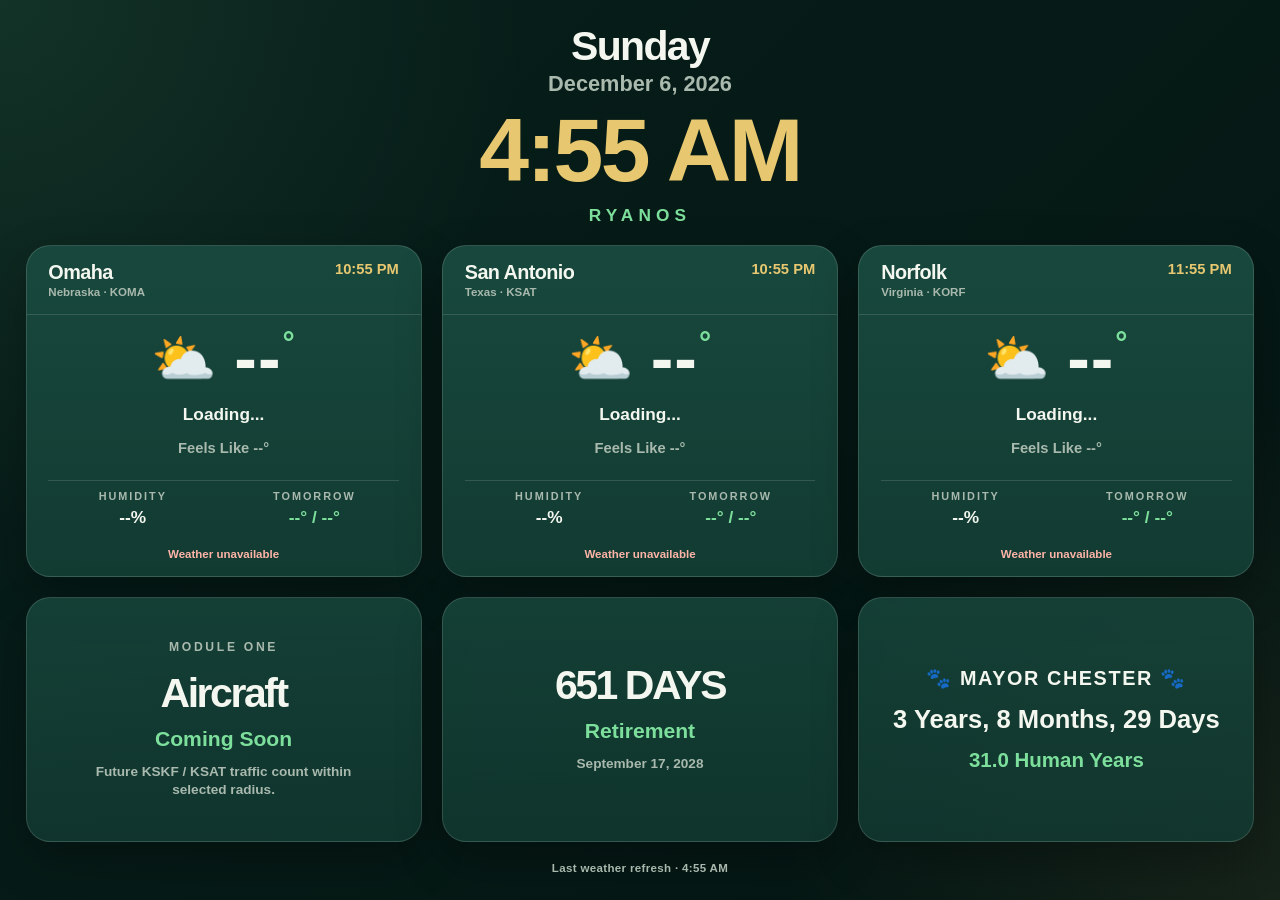
==== index.html @ df4d98b1 "RyanOS" ====
<!DOCTYPE html>
<html lang="en">
<head>
  <meta charset="UTF-8" />
  <meta name="viewport" content="width=device-width, initial-scale=1.0, viewport-fit=cover" />

  <title>RyanOS</title>

  <style>
    :root {
      --bg: #071f1a;
      --bg-dark: #041512;
      --tile: #123b32;
      --tile-2: #18483d;
      --tile-3: #0f332c;
      --accent: #7ddf9c;
      --gold: #e7c76f;
      --text: #f4f7ef;
      --muted: #a9b9ae;
      --line: rgba(244, 247, 239, 0.14);
      --shadow: rgba(0, 0, 0, 0.28);
      --error: #ffb4a8;
      --ui-scale: 1;
    }

    * {
      box-sizing: border-box;
    }

    html {
      width: 100%;
      min-height: 100%;
      background: var(--bg-dark);
    }

    body {
      margin: 0;
      width: 100%;
      min-height: 100dvh;
      background:
        radial-gradient(circle at top left, rgba(125, 223, 156, 0.10), transparent 34%),
        radial-gradient(circle at bottom right, rgba(231, 199, 111, 0.08), transparent 32%),
        linear-gradient(135deg, var(--bg), var(--bg-dark));
      color: var(--text);
      font-family: -apple-system, BlinkMacSystemFont, "Segoe UI", sans-serif;
    }

    .dashboard {
      width: 100%;
      min-height: 100dvh;
      padding: clamp(14px, 2vw, 38px);
      display: grid;
      grid-template-rows: auto minmax(0, 1.15fr) minmax(0, 0.85fr) auto;
      gap: clamp(12px, 1.6vw, 28px);
    }

    .lockscreen-header {
      text-align: center;
      display: flex;
      flex-direction: column;
      align-items: center;
      justify-content: center;
      line-height: 1;
    }

    .day {
      font-size: clamp(1.7rem, 3.2vw, 3.6rem);
      font-weight: 850;
      color: var(--text);
      letter-spacing: -0.04em;
    }

    .date {
      margin-top: clamp(4px, 0.5vw, 8px);
      font-size: clamp(1rem, 1.7vw, 2rem);
      font-weight: 750;
      color: var(--muted);
    }
.main-time{
    font-variant-numeric: tabular-nums;
    letter-spacing:-0.02em;
}

.temperature{
    font-variant-numeric: tabular-nums;
    letter-spacing:0.015em;
}

.retirement-number{
    font-variant-numeric: tabular-nums;
    letter-spacing:0.02em;
}

    
    .main-time {
      margin-top: clamp(8px, 0.9vw, 14px);
      font-size: clamp(3.6rem, 7vw, 7.2rem);
      font-weight: 900;
      letter-spacing: -0.03em;
      font-kerning: normal;
      font-variant-numeric: tabular-nums;
      color: var(--gold);
    }

    .title {
      margin-top: clamp(8px, 0.9vw, 16px);
      font-size: clamp(0.9rem, 1.35vw, 1.8rem);
      font-weight: 850;
      color: var(--accent);
      letter-spacing: clamp(0.15em, 0.4vw, 0.35em);
      text-transform: uppercase;
    }

    .tile-grid {
      width: 100%;
      min-height: 0;
      display: grid;
      grid-template-columns: repeat(3, minmax(0, 1fr));
      gap: clamp(12px, 1.6vw, 28px);
    }

    .tile {
      min-width: 0;
      min-height: 0;
      background: linear-gradient(180deg, var(--tile-2), var(--tile));
      border-radius: clamp(20px, 1.9vw, 34px);
      box-shadow: 0 18px 46px var(--shadow);
      border: 1px solid var(--line);
      overflow: hidden;
      display: flex;
      flex-direction: column;
      align-items: center;
      text-align: center;
    }

    .weather-card .card-header {
      width: 100%;
      padding: clamp(12px, 1.2vw, 22px) clamp(16px, 1.7vw, 30px);
      border-bottom: 1px solid var(--line);
      display: flex;
      justify-content: space-between;
      align-items: flex-start;
      gap: 12px;
    }

    .location-block {
      min-width: 0;
      text-align: left;
    }

    .location-main {
      font-size: clamp(1.1rem, 1.55vw, 2rem);
      font-weight: 900;
      color: var(--text);
      letter-spacing: -0.03em;
      white-space: nowrap;
      overflow: hidden;
      text-overflow: ellipsis;
    }

    .location-sub {
      margin-top: 2px;
      font-size: clamp(0.72rem, 0.9vw, 1.2rem);
      font-weight: 700;
      color: var(--muted);
      white-space: nowrap;
      overflow: hidden;
      text-overflow: ellipsis;
    }

    .local-time {
      font-size: clamp(0.9rem, 1.15vw, 1.55rem);
      font-weight: 900;
      color: var(--gold);
      white-space: nowrap;
    }

    .weather-body {
      width: 100%;
      flex: 1;
      min-height: 0;
      padding: clamp(6px, 0.75vw, 14px) clamp(16px, 1.7vw, 30px);
      display: grid;
      grid-template-rows: auto auto auto minmax(0, auto) auto;
      align-items: center;
      justify-items: center;
      text-align: center;
    }

    .main-weather {
      display: flex;
      justify-content: center;
      align-items: center;
      gap: clamp(12px, 1.4vw, 28px);
      margin-bottom: clamp(4px, 0.5vw, 10px);
      min-width: 0;
    }

    .icon {
      font-size: clamp(2rem, 4.1vw, 5rem);
      line-height: 1;
      flex: 0 0 auto;
    }

    .temp {
      font-size: clamp(2.7rem, 5.3vw, 6.4rem);
      font-weight: 900;
      letter-spacing: 0.015em;
      font-variant-numeric: tabular-nums;
      line-height: 0.85;
      white-space: nowrap;
    }

    .degree {
      font-size: 0.45em;
      color: var(--accent);
      vertical-align: top;
      margin-left: 0.03em;
    }

    .condition {
      max-width: 94%;
      font-size: clamp(0.9rem, 1.35vw, 1.75rem);
      font-weight: 900;
      color: var(--text);
      line-height: 1;
      margin-bottom: clamp(2px, 0.3vw, 6px);
    }

    .feels {
      font-size: clamp(0.9rem, 1.15vw, 1.45rem);
      font-weight: 750;
      color: var(--muted);
      margin-bottom: clamp(10px, 1vw, 18px);
    }

    .detail-area {
      width: 100%;
      display: grid;
      grid-template-columns: 1fr 1fr;
      gap: clamp(8px, 1vw, 14px);
      border-top: 1px solid var(--line);
      padding-top: clamp(6px, 0.65vw, 12px);
    }

    .detail-box {
      min-width: 0;
      display: flex;
      flex-direction: column;
      align-items: center;
      justify-content: center;
      min-height: 0;
    }

    .detail-label {
      font-size: clamp(0.68rem, 0.8vw, 1rem);
      font-weight: 850;
      letter-spacing: 0.18em;
      text-transform: uppercase;
      color: var(--muted);
      margin-bottom: clamp(3px, 0.4vw, 7px);
    }

    .detail-value {
      font-size: clamp(1rem, 1.35vw, 1.7rem);
      font-weight: 900;
      color: var(--text);
      white-space: nowrap;
    }

    .tomorrow {
      color: var(--accent);
    }

    .error {
      margin-top: 8px;
      color: var(--error);
      font-size: clamp(0.72rem, 0.85vw, 1rem);
      font-weight: 700;
    }

    .placeholder-card {
      background:
        linear-gradient(180deg, rgba(24, 72, 61, 0.82), rgba(18, 59, 50, 0.82));
      justify-content: center;
      padding: clamp(18px, 2vw, 38px);
    }

    .chester-card {
      gap: clamp(10px, 1.2vw, 18px);
    }

    .chester-title {
      font-size: clamp(1rem, 1.55vw, 2rem);
      font-weight: 900;
      color: var(--text);
      letter-spacing: 0.08em;
      line-height: 1.1;
    }

    .chester-age {
      font-size: clamp(1.25rem, 2vw, 2.8rem);
      font-weight: 900;
      color: var(--text);
      line-height: 1.1;
    }

    .chester-human-age {
      font-size: clamp(1.1rem, 1.6vw, 2rem);
      font-weight: 900;
      color: var(--accent);
      line-height: 1.1;
    }

    .placeholder-label {
      font-size: clamp(0.75rem, 0.95vw, 1.2rem);
      font-weight: 900;
      letter-spacing: 0.22em;
      text-transform: uppercase;
      color: var(--muted);
      margin-bottom: clamp(14px, 1.5vw, 26px);
    }

    .placeholder-title {
      font-size: clamp(2rem, 3.2vw, 4rem);
      font-weight: 900;
      color: var(--text);
      letter-spacing: -0.06em;
      line-height: 1;
      margin-bottom: clamp(10px, 1vw, 16px);
    }

    .placeholder-status {
      font-size: clamp(1.15rem, 1.65vw, 2rem);
      font-weight: 900;
      color: var(--accent);
      line-height: 1.1;
    }

    .placeholder-note {
      margin-top: clamp(10px, 1vw, 16px);
      font-size: clamp(0.85rem, 1.05vw, 1.35rem);
      font-weight: 700;
      color: var(--muted);
      max-width: 34ch;
      line-height: 1.35;
    }

    .footer {
      min-height: 0;
      font-size: clamp(0.72rem, 0.85vw, 1rem);
      font-weight: 750;
      color: var(--muted);
      text-align: center;
      letter-spacing: 0.03em;
    }

    /* Large landscape screens: true kiosk mode, no scrolling. */
    @media (min-width: 1000px) and (orientation: landscape) {
      html,
      body {
        height: 100%;
        overflow: hidden;
      }

      .dashboard {
        height: 100dvh;
      }
    }

    /* Medium screens/tablets: allow graceful reflow. */
    @media (max-width: 1050px) {
      body {
        overflow: auto;
      }

      .dashboard {
        min-height: 100dvh;
        grid-template-rows: auto auto auto auto;
      }

      .tile-grid {
        grid-template-columns: repeat(2, minmax(0, 1fr));
      }

      .tile {
        min-height: clamp(260px, 38vh, 380px);
      }
    }

    /* Phones/small portrait screens. */
    @media (max-width: 680px) {
      .dashboard {
        padding: 16px;
        gap: 16px;
      }

      .tile-grid {
        grid-template-columns: 1fr;
      }

      .tile {
        min-height: 280px;
      }

      .weather-card .card-header {
        align-items: center;
      }

      .main-weather {
        gap: 16px;
      }
    }

    /* Short landscape screens, including some browser windows with toolbars visible. */
    @media (max-height: 760px) and (min-width: 1000px) {
      .dashboard {
        padding: 14px 24px;
        gap: 12px;
      }

      .day {
        font-size: clamp(1.4rem, 2.5vw, 2.8rem);
      }

      .date {
        font-size: clamp(0.9rem, 1.35vw, 1.5rem);
      }

      .main-time {
        font-size: clamp(3rem, 5vw, 5.5rem);
        margin-top: 4px;
      }

      .title {
        margin-top: 6px;
      }
    }
  </style>
</head>

<body>
  <main class="dashboard">

    <header class="lockscreen-header">
      <div class="day" id="mainDay">Loading</div>
      <div class="date" id="mainDate">Loading date</div>
      <div class="main-time" id="mainTime">--:--</div>
      <div class="title">RyanOS</div>
    </header>

    <section class="tile-grid top-row" id="weatherGrid"></section>

    <section class="tile-grid bottom-row">

      <section class="tile placeholder-card">
        <div class="placeholder-label">Module One</div>
        <div class="placeholder-title">Aircraft</div>
        <div class="placeholder-status">Coming Soon</div>
        <div class="placeholder-note">Future KSKF / KSAT traffic count within selected radius.</div>
      </section>

      <section class="tile placeholder-card">
        <div class="placeholder-title" id="retirementCountdown">---</div>
        <div class="placeholder-status">Retirement</div>
        <div class="placeholder-note">September 17, 2028</div>
      </section>

      <section class="tile placeholder-card chester-card">
        <div class="chester-title">🐾 MAYOR CHESTER 🐾</div>
        <div class="chester-age" id="chesterAge">Loading...</div>
        <div class="chester-human-age" id="chesterHumanAge">Loading human years...</div>
      </section>

    </section>

    <div class="footer" id="footerStatus">Weather refreshes every 15 minutes</div>

  </main>

  <script>
    /* ============================================================
       CONFIGURATION
       Add or change cities here.
       Weather.gov supports U.S. locations only.
    ============================================================ */

  function updateUIScale() {
  const designWidth = 1512;
  const designHeight = 982;

  const widthScale = window.innerWidth / designWidth;
  const heightScale = window.innerHeight / designHeight;

  const scale = Math.min(widthScale, heightScale);
  const clampedScale = Math.max(0.72, Math.min(scale, 1.18));

  document.documentElement.style.setProperty("--ui-scale", clampedScale);
}
    const WEATHER_TILES = [
      {
        main: "Omaha",
        sub: "Nebraska",
        weatherLat: 41.2565,
        weatherLon: -95.9345,
        airport: "KOMA",
        timeZone: "America/Chicago"
      },
      {
        main: "San Antonio",
        sub: "Texas",
        weatherLat: 29.4241,
        weatherLon: -98.4936,
        airport: "KSAT",
        timeZone: "America/Chicago"
      },
      {
        main: "Norfolk",
        sub: "Virginia",
        weatherLat: 36.8508,
        weatherLon: -76.2859,
        airport: "KORF",
        timeZone: "America/New_York"
      }
    ];

    const RETIREMENT_DATE = new Date("2028-09-17T00:00:00");
    const CHESTER_BIRTHDAY = new Date("2023-03-07T00:00:00");

const CHESTER_HUMAN_AGE_TABLE = [
  { dog: 1, human: 15 },
  { dog: 2, human: 24 },
  { dog: 3, human: 28 },
  { dog: 4, human: 32 },
  { dog: 5, human: 37 },
  { dog: 6, human: 42 },
  { dog: 7, human: 47 },
  { dog: 8, human: 51 },
  { dog: 9, human: 56 },
  { dog: 10, human: 60 },
  { dog: 12, human: 69 }
];

    /* ============================================================
       UTILITY FUNCTIONS
    ============================================================ */

    function cToF(celsius) {
      if (celsius === null || celsius === undefined) return null;
      return Math.round((celsius * 9 / 5) + 32);
    }

    function heatIndexF(tempF, humidity) {
      if (tempF === null || humidity === null) return tempF;
      if (tempF < 80 || humidity < 40) return tempF;

      const T = tempF;
      const R = humidity;

      return Math.round(
        -42.379 +
        2.04901523 * T +
        10.14333127 * R -
        0.22475541 * T * R -
        0.00683783 * T * T -
        0.05481717 * R * R +
        0.00122874 * T * T * R +
        0.00085282 * T * R * R -
        0.00000199 * T * T * R * R
      );
    }

    function iconForForecast(text) {
      const value = String(text || "").toLowerCase();

      if (value.includes("thunder")) return "⛈️";
      if (value.includes("rain") || value.includes("showers") || value.includes("drizzle")) return "🌧️";
      if (value.includes("snow") || value.includes("flurries")) return "❄️";
      if (value.includes("fog") || value.includes("mist")) return "🌫️";
      if (value.includes("cloudy") || value.includes("overcast")) return "☁️";
      if (value.includes("partly") || value.includes("mostly sunny")) return "🌤️";
      if (value.includes("sunny") || value.includes("clear")) return "☀️";

      return "⛅";
    }

    function formatTimeForZone(timeZone) {
      return new Date().toLocaleTimeString("en-US", {
        timeZone,
        hour: "numeric",
        minute: "2-digit"
      });
    }

    /* ============================================================
       MAIN LOCKSCREEN CLOCK
    ============================================================ */

      function updateMainClock() {
      const now = new Date();

      document.getElementById("mainDay").textContent =
        now.toLocaleDateString("en-US", {
          weekday: "long"
        });

      document.getElementById("mainDate").textContent =
        now.toLocaleDateString("en-US", {
          month: "long",
          day: "numeric",
          year: "numeric"
        });

      document.getElementById("mainTime").textContent =
        now.toLocaleTimeString("en-US", {
          hour: "numeric",
          minute: "2-digit"
        });
    }

    /* ============================================================
       RETIREMENT COUNTDOWN
    ============================================================ */

    function updateRetirementCountdown() {
      const now = new Date();
      const millisecondsPerDay = 1000 * 60 * 60 * 24;
      const difference = RETIREMENT_DATE - now;
      const daysRemaining = Math.max(0, Math.ceil(difference / millisecondsPerDay));
      const element = document.getElementById("retirementCountdown");

      if (element) {
        element.textContent = daysRemaining + " DAYS";
      }
    }
    function calculateAgeParts(birthday, today) {
  let years = today.getFullYear() - birthday.getFullYear();
  let months = today.getMonth() - birthday.getMonth();
  let days = today.getDate() - birthday.getDate();

  if (days < 0) {
    months--;
    const previousMonth = new Date(today.getFullYear(), today.getMonth(), 0);
    days += previousMonth.getDate();
  }

  if (months < 0) {
    years--;
    months += 12;
  }

  return { years, months, days };
}

function calculateDecimalYears(birthday, today) {
  const millisecondsPerYear = 365.25 * 24 * 60 * 60 * 1000;
  return (today - birthday) / millisecondsPerYear;
}

function calculateHumanYears(dogYears) {
  const table = CHESTER_HUMAN_AGE_TABLE;

  for (let i = 0; i < table.length - 1; i++) {
    const current = table[i];
    const next = table[i + 1];

    if (dogYears >= current.dog && dogYears <= next.dog) {
      const progress = (dogYears - current.dog) / (next.dog - current.dog);
      return current.human + progress * (next.human - current.human);
    }
  }

  return table[table.length - 1].human;
}

function updateChesterAge() {
  const today = new Date();

  const ageParts = calculateAgeParts(CHESTER_BIRTHDAY, today);
  const dogYears = calculateDecimalYears(CHESTER_BIRTHDAY, today);
  const humanYears = calculateHumanYears(dogYears);

  const ageElement = document.getElementById("chesterAge");
  const humanAgeElement = document.getElementById("chesterHumanAge");

  if (ageElement) {
    ageElement.textContent =
      `${ageParts.years} Years, ${ageParts.months} Months, ${ageParts.days} Days`;
  }

  if (humanAgeElement) {
    humanAgeElement.textContent =
      `${humanYears.toFixed(1)} Human Years`;
  }
}

    /* ============================================================
       WEATHER CARD CREATION
    ============================================================ */

    function createWeatherCard(city, index) {
      const card = document.createElement("section");
      card.className = "tile weather-card";
      card.id = `weather-card-${index}`;

      card.innerHTML = `
        <div class="card-header">
          <div class="location-block">
            <div class="location-main">${city.main}</div>
            <div class="location-sub">${city.sub} · ${city.airport}</div>
          </div>
          <div class="local-time" id="city-time-${index}">--:--</div>
        </div>

        <div class="weather-body">
          <div class="main-weather">
            <div class="icon" id="weather-icon-${index}">⛅</div>
            <div class="temp">
              <span id="weather-temp-${index}">--</span><span class="degree">°</span>
            </div>
          </div>

          <div class="condition" id="weather-condition-${index}">Loading...</div>
          <div class="feels">
            Feels Like <span id="weather-feels-${index}">--</span>°
          </div>

          <div class="detail-area">
            <div class="detail-box">
              <div class="detail-label">Humidity</div>
              <div class="detail-value">
                <span id="weather-humidity-${index}">--</span>%
              </div>
            </div>

            <div class="detail-box">
              <div class="detail-label">Tomorrow</div>
              <div class="detail-value tomorrow" id="weather-tomorrow-${index}">
                --° / --°
              </div>
            </div>
          </div>

          <div class="error" id="weather-error-${index}"></div>
        </div>
      `;

      document.getElementById("weatherGrid").appendChild(card);
    }

    /* ============================================================
       WEATHER CLOCKS
    ============================================================ */

    function updateWeatherTileClocks() {
      WEATHER_TILES.forEach((city, index) => {
        const element = document.getElementById(`city-time-${index}`);
        if (element) {
          element.textContent = formatTimeForZone(city.timeZone);
        }
      });
    }

    /* ============================================================
       WEATHER.GOV DATA
    ============================================================ */

    async function getLatestObservationFromStations(stations) {
      for (const stationFeature of stations.features) {
        const stationId = stationFeature.properties.stationIdentifier;
        const observationUrl =
          `https://api.weather.gov/stations/${stationId}/observations/latest`;

        try {
          const response = await fetch(observationUrl);
          if (!response.ok) continue;

          const data = await response.json();

          if (
            data &&
            data.properties &&
            data.properties.temperature &&
            data.properties.temperature.value !== null
          ) {
            return data;
          }
        } catch (error) {
          continue;
        }
      }

      throw new Error("No usable observation stations found");
    }

    async function loadWeather(city, index) {
      const errorElement = document.getElementById(`weather-error-${index}`);

      try {
        const pointUrl =
          `https://api.weather.gov/points/${city.weatherLat},${city.weatherLon}`;

        const pointResponse = await fetch(pointUrl);
        if (!pointResponse.ok) {
          throw new Error("Unable to load weather point data");
        }

        const pointData = await pointResponse.json();

        const forecastUrl = pointData.properties.forecast;
        const stationsUrl = pointData.properties.observationStations;

        const [forecastResponse, stationsResponse] = await Promise.all([
          fetch(forecastUrl),
          fetch(stationsUrl)
        ]);

        if (!forecastResponse.ok || !stationsResponse.ok) {
          throw new Error("Unable to load forecast or station data");
        }

        const forecastData = await forecastResponse.json();
        const stationsData = await stationsResponse.json();
        const observationData = await getLatestObservationFromStations(stationsData);

        const current = observationData.properties;
        const periods = forecastData.properties.periods;

        const currentTempF = cToF(current.temperature.value);

        const humidity =
          current.relativeHumidity &&
          current.relativeHumidity.value !== null
            ? Math.round(current.relativeHumidity.value)
            : null;

        const feelsLike =
          humidity !== null ? heatIndexF(currentTempF, humidity) : currentTempF;

        const currentForecast = periods[0];

        const tomorrowDay = periods.find(period => {
          const periodDate = new Date(period.startTime);
          const now = new Date();

          return period.isDaytime && periodDate.getDate() !== now.getDate();
        });

        const tomorrowNight = periods.find(period => {
          if (!tomorrowDay) return false;

          const periodDate = new Date(period.startTime);
          const tomorrowDate = new Date(tomorrowDay.startTime);

          return !period.isDaytime &&
                 periodDate.getDate() === tomorrowDate.getDate();
        });

        document.getElementById(`weather-temp-${index}`).textContent =
          currentTempF ?? "--";

        document.getElementById(`weather-feels-${index}`).textContent =
          feelsLike ?? "--";

        document.getElementById(`weather-humidity-${index}`).textContent =
          humidity ?? "--";

        document.getElementById(`weather-condition-${index}`).textContent =
          currentForecast.shortForecast || "Current conditions";

        document.getElementById(`weather-icon-${index}`).textContent =
          iconForForecast(currentForecast.shortForecast);

        if (tomorrowDay && tomorrowNight) {
          document.getElementById(`weather-tomorrow-${index}`).textContent =
            `${tomorrowDay.temperature}° / ${tomorrowNight.temperature}°`;
        }

        errorElement.textContent = "";
      } catch (error) {
        console.error(`${city.main} weather error:`, error);
        errorElement.textContent = "Weather unavailable";
      }
    }

    function loadAllWeather() {
      WEATHER_TILES.forEach((city, index) => {
        loadWeather(city, index);
      });

      const now = new Date();
      document.getElementById("footerStatus").textContent =
        "Last weather refresh · " +
        now.toLocaleTimeString("en-US", {
          hour: "numeric",
          minute: "2-digit"
        });
    }

    /* ============================================================
       INITIALIZE
    ============================================================ */

    WEATHER_TILES.forEach((city, index) => {
      createWeatherCard(city, index);
    });

    updateUIScale();
    updateMainClock();
    updateRetirementCountdown();
    updateChesterAge();
    updateWeatherTileClocks();
    loadAllWeather();

    setInterval(updateMainClock, 1000);
    setInterval(updateRetirementCountdown, 60 * 60 * 1000);
    setInterval(updateWeatherTileClocks, 1000);
    setInterval(loadAllWeather, 15 * 60 * 1000);
    window.addEventListener("resize", updateUIScale);
    window.addEventListener("orientationchange", updateUIScale);
  </script>
</body>
</html>
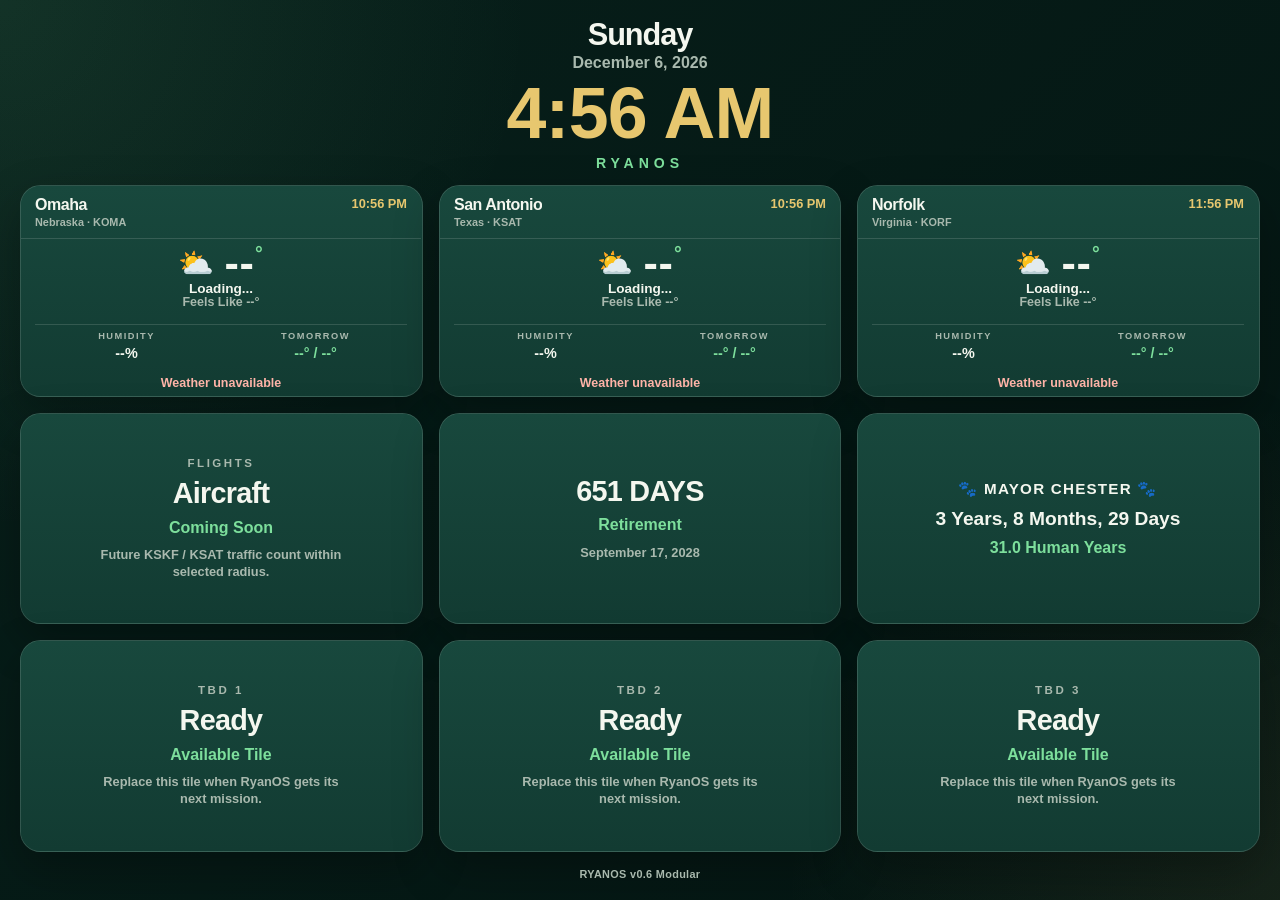
==== commit f95a5208: "Modular Start" ====
--- a/index.html
+++ b/index.html
@@ -3,921 +3,89 @@
 <head>
   <meta charset="UTF-8" />
   <meta name="viewport" content="width=device-width, initial-scale=1.0, viewport-fit=cover" />
-
   <title>RyanOS</title>
-
-  <style>
-    :root {
-      --bg: #071f1a;
-      --bg-dark: #041512;
-      --tile: #123b32;
-      --tile-2: #18483d;
-      --tile-3: #0f332c;
-      --accent: #7ddf9c;
-      --gold: #e7c76f;
-      --text: #f4f7ef;
-      --muted: #a9b9ae;
-      --line: rgba(244, 247, 239, 0.14);
-      --shadow: rgba(0, 0, 0, 0.28);
-      --error: #ffb4a8;
-      --ui-scale: 1;
-    }
-
-    * {
-      box-sizing: border-box;
-    }
-
-    html {
-      width: 100%;
-      min-height: 100%;
-      background: var(--bg-dark);
-    }
-
-    body {
-      margin: 0;
-      width: 100%;
-      min-height: 100dvh;
-      background:
-        radial-gradient(circle at top left, rgba(125, 223, 156, 0.10), transparent 34%),
-        radial-gradient(circle at bottom right, rgba(231, 199, 111, 0.08), transparent 32%),
-        linear-gradient(135deg, var(--bg), var(--bg-dark));
-      color: var(--text);
-      font-family: -apple-system, BlinkMacSystemFont, "Segoe UI", sans-serif;
-    }
-
-    .dashboard {
-      width: 100%;
-      min-height: 100dvh;
-      padding: clamp(14px, 2vw, 38px);
-      display: grid;
-      grid-template-rows: auto minmax(0, 1.15fr) minmax(0, 0.85fr) auto;
-      gap: clamp(12px, 1.6vw, 28px);
-    }
-
-    .lockscreen-header {
-      text-align: center;
-      display: flex;
-      flex-direction: column;
-      align-items: center;
-      justify-content: center;
-      line-height: 1;
-    }
-
-    .day {
-      font-size: clamp(1.7rem, 3.2vw, 3.6rem);
-      font-weight: 850;
-      color: var(--text);
-      letter-spacing: -0.04em;
-    }
-
-    .date {
-      margin-top: clamp(4px, 0.5vw, 8px);
-      font-size: clamp(1rem, 1.7vw, 2rem);
-      font-weight: 750;
-      color: var(--muted);
-    }
-.main-time{
-    font-variant-numeric: tabular-nums;
-    letter-spacing:-0.02em;
-}
-
-.temperature{
-    font-variant-numeric: tabular-nums;
-    letter-spacing:0.015em;
-}
-
-.retirement-number{
-    font-variant-numeric: tabular-nums;
-    letter-spacing:0.02em;
-}
-
-    
-    .main-time {
-      margin-top: clamp(8px, 0.9vw, 14px);
-      font-size: clamp(3.6rem, 7vw, 7.2rem);
-      font-weight: 900;
-      letter-spacing: -0.03em;
-      font-kerning: normal;
-      font-variant-numeric: tabular-nums;
-      color: var(--gold);
-    }
-
-    .title {
-      margin-top: clamp(8px, 0.9vw, 16px);
-      font-size: clamp(0.9rem, 1.35vw, 1.8rem);
-      font-weight: 850;
-      color: var(--accent);
-      letter-spacing: clamp(0.15em, 0.4vw, 0.35em);
-      text-transform: uppercase;
-    }
-
-    .tile-grid {
-      width: 100%;
-      min-height: 0;
-      display: grid;
-      grid-template-columns: repeat(3, minmax(0, 1fr));
-      gap: clamp(12px, 1.6vw, 28px);
-    }
-
-    .tile {
-      min-width: 0;
-      min-height: 0;
-      background: linear-gradient(180deg, var(--tile-2), var(--tile));
-      border-radius: clamp(20px, 1.9vw, 34px);
-      box-shadow: 0 18px 46px var(--shadow);
-      border: 1px solid var(--line);
-      overflow: hidden;
-      display: flex;
-      flex-direction: column;
-      align-items: center;
-      text-align: center;
-    }
-
-    .weather-card .card-header {
-      width: 100%;
-      padding: clamp(12px, 1.2vw, 22px) clamp(16px, 1.7vw, 30px);
-      border-bottom: 1px solid var(--line);
-      display: flex;
-      justify-content: space-between;
-      align-items: flex-start;
-      gap: 12px;
-    }
-
-    .location-block {
-      min-width: 0;
-      text-align: left;
-    }
-
-    .location-main {
-      font-size: clamp(1.1rem, 1.55vw, 2rem);
-      font-weight: 900;
-      color: var(--text);
-      letter-spacing: -0.03em;
-      white-space: nowrap;
-      overflow: hidden;
-      text-overflow: ellipsis;
-    }
-
-    .location-sub {
-      margin-top: 2px;
-      font-size: clamp(0.72rem, 0.9vw, 1.2rem);
-      font-weight: 700;
-      color: var(--muted);
-      white-space: nowrap;
-      overflow: hidden;
-      text-overflow: ellipsis;
-    }
-
-    .local-time {
-      font-size: clamp(0.9rem, 1.15vw, 1.55rem);
-      font-weight: 900;
-      color: var(--gold);
-      white-space: nowrap;
-    }
-
-    .weather-body {
-      width: 100%;
-      flex: 1;
-      min-height: 0;
-      padding: clamp(6px, 0.75vw, 14px) clamp(16px, 1.7vw, 30px);
-      display: grid;
-      grid-template-rows: auto auto auto minmax(0, auto) auto;
-      align-items: center;
-      justify-items: center;
-      text-align: center;
-    }
-
-    .main-weather {
-      display: flex;
-      justify-content: center;
-      align-items: center;
-      gap: clamp(12px, 1.4vw, 28px);
-      margin-bottom: clamp(4px, 0.5vw, 10px);
-      min-width: 0;
-    }
-
-    .icon {
-      font-size: clamp(2rem, 4.1vw, 5rem);
-      line-height: 1;
-      flex: 0 0 auto;
-    }
-
-    .temp {
-      font-size: clamp(2.7rem, 5.3vw, 6.4rem);
-      font-weight: 900;
-      letter-spacing: 0.015em;
-      font-variant-numeric: tabular-nums;
-      line-height: 0.85;
-      white-space: nowrap;
-    }
-
-    .degree {
-      font-size: 0.45em;
-      color: var(--accent);
-      vertical-align: top;
-      margin-left: 0.03em;
-    }
-
-    .condition {
-      max-width: 94%;
-      font-size: clamp(0.9rem, 1.35vw, 1.75rem);
-      font-weight: 900;
-      color: var(--text);
-      line-height: 1;
-      margin-bottom: clamp(2px, 0.3vw, 6px);
-    }
-
-    .feels {
-      font-size: clamp(0.9rem, 1.15vw, 1.45rem);
-      font-weight: 750;
-      color: var(--muted);
-      margin-bottom: clamp(10px, 1vw, 18px);
-    }
-
-    .detail-area {
-      width: 100%;
-      display: grid;
-      grid-template-columns: 1fr 1fr;
-      gap: clamp(8px, 1vw, 14px);
-      border-top: 1px solid var(--line);
-      padding-top: clamp(6px, 0.65vw, 12px);
-    }
-
-    .detail-box {
-      min-width: 0;
-      display: flex;
-      flex-direction: column;
-      align-items: center;
-      justify-content: center;
-      min-height: 0;
-    }
-
-    .detail-label {
-      font-size: clamp(0.68rem, 0.8vw, 1rem);
-      font-weight: 850;
-      letter-spacing: 0.18em;
-      text-transform: uppercase;
-      color: var(--muted);
-      margin-bottom: clamp(3px, 0.4vw, 7px);
-    }
-
-    .detail-value {
-      font-size: clamp(1rem, 1.35vw, 1.7rem);
-      font-weight: 900;
-      color: var(--text);
-      white-space: nowrap;
-    }
-
-    .tomorrow {
-      color: var(--accent);
-    }
-
-    .error {
-      margin-top: 8px;
-      color: var(--error);
-      font-size: clamp(0.72rem, 0.85vw, 1rem);
-      font-weight: 700;
-    }
-
-    .placeholder-card {
-      background:
-        linear-gradient(180deg, rgba(24, 72, 61, 0.82), rgba(18, 59, 50, 0.82));
-      justify-content: center;
-      padding: clamp(18px, 2vw, 38px);
-    }
-
-    .chester-card {
-      gap: clamp(10px, 1.2vw, 18px);
-    }
-
-    .chester-title {
-      font-size: clamp(1rem, 1.55vw, 2rem);
-      font-weight: 900;
-      color: var(--text);
-      letter-spacing: 0.08em;
-      line-height: 1.1;
-    }
-
-    .chester-age {
-      font-size: clamp(1.25rem, 2vw, 2.8rem);
-      font-weight: 900;
-      color: var(--text);
-      line-height: 1.1;
-    }
-
-    .chester-human-age {
-      font-size: clamp(1.1rem, 1.6vw, 2rem);
-      font-weight: 900;
-      color: var(--accent);
-      line-height: 1.1;
-    }
-
-    .placeholder-label {
-      font-size: clamp(0.75rem, 0.95vw, 1.2rem);
-      font-weight: 900;
-      letter-spacing: 0.22em;
-      text-transform: uppercase;
-      color: var(--muted);
-      margin-bottom: clamp(14px, 1.5vw, 26px);
-    }
-
-    .placeholder-title {
-      font-size: clamp(2rem, 3.2vw, 4rem);
-      font-weight: 900;
-      color: var(--text);
-      letter-spacing: -0.06em;
-      line-height: 1;
-      margin-bottom: clamp(10px, 1vw, 16px);
-    }
-
-    .placeholder-status {
-      font-size: clamp(1.15rem, 1.65vw, 2rem);
-      font-weight: 900;
-      color: var(--accent);
-      line-height: 1.1;
-    }
-
-    .placeholder-note {
-      margin-top: clamp(10px, 1vw, 16px);
-      font-size: clamp(0.85rem, 1.05vw, 1.35rem);
-      font-weight: 700;
-      color: var(--muted);
-      max-width: 34ch;
-      line-height: 1.35;
-    }
-
-    .footer {
-      min-height: 0;
-      font-size: clamp(0.72rem, 0.85vw, 1rem);
-      font-weight: 750;
-      color: var(--muted);
-      text-align: center;
-      letter-spacing: 0.03em;
-    }
-
-    /* Large landscape screens: true kiosk mode, no scrolling. */
-    @media (min-width: 1000px) and (orientation: landscape) {
-      html,
-      body {
-        height: 100%;
-        overflow: hidden;
-      }
-
-      .dashboard {
-        height: 100dvh;
-      }
-    }
-
-    /* Medium screens/tablets: allow graceful reflow. */
-    @media (max-width: 1050px) {
-      body {
-        overflow: auto;
-      }
-
-      .dashboard {
-        min-height: 100dvh;
-        grid-template-rows: auto auto auto auto;
-      }
-
-      .tile-grid {
-        grid-template-columns: repeat(2, minmax(0, 1fr));
-      }
-
-      .tile {
-        min-height: clamp(260px, 38vh, 380px);
-      }
-    }
-
-    /* Phones/small portrait screens. */
-    @media (max-width: 680px) {
-      .dashboard {
-        padding: 16px;
-        gap: 16px;
-      }
-
-      .tile-grid {
-        grid-template-columns: 1fr;
-      }
-
-      .tile {
-        min-height: 280px;
-      }
-
-      .weather-card .card-header {
-        align-items: center;
-      }
-
-      .main-weather {
-        gap: 16px;
-      }
-    }
-
-    /* Short landscape screens, including some browser windows with toolbars visible. */
-    @media (max-height: 760px) and (min-width: 1000px) {
-      .dashboard {
-        padding: 14px 24px;
-        gap: 12px;
-      }
-
-      .day {
-        font-size: clamp(1.4rem, 2.5vw, 2.8rem);
-      }
-
-      .date {
-        font-size: clamp(0.9rem, 1.35vw, 1.5rem);
-      }
-
-      .main-time {
-        font-size: clamp(3rem, 5vw, 5.5rem);
-        margin-top: 4px;
-      }
-
-      .title {
-        margin-top: 6px;
-      }
-    }
-  </style>
+  <link rel="stylesheet" href="css/ryanos.css" />
 </head>
-
 <body>
-  <main class="dashboard">
-
-    <header class="lockscreen-header">
+  <main class="dashboard-shell">
+    <header class="ryanos-header">
       <div class="day" id="mainDay">Loading</div>
       <div class="date" id="mainDate">Loading date</div>
       <div class="main-time" id="mainTime">--:--</div>
-      <div class="title">RyanOS</div>
+      <div class="os-title">RYANOS</div>
     </header>
 
-    <section class="tile-grid top-row" id="weatherGrid"></section>
+    <!-- =========================================================
+         TILE LAYOUT — EASY EDIT ZONE
 
-    <section class="tile-grid bottom-row">
+         Each tile is one <section> block.
 
-      <section class="tile placeholder-card">
-        <div class="placeholder-label">Module One</div>
-        <div class="placeholder-title">Aircraft</div>
-        <div class="placeholder-status">Coming Soon</div>
-        <div class="placeholder-note">Future KSKF / KSAT traffic count within selected radius.</div>
+         To REMOVE a tile:
+         - Delete the whole <section class="tile-slot">...</section> block.
+
+         To HIDE a tile without deleting it:
+         - Add hidden to the section, like:
+           <section class="tile-slot" hidden>
+
+         To REORDER tiles:
+         - Cut/paste the whole section block.
+
+         To CHANGE a tile's contents:
+         - Do NOT edit index.html.
+         - Open the file listed in src="..." and edit that file instead.
+    ========================================================== -->
+    <section class="tile-grid-main" id="tileGrid">
+
+      <!-- WEATHER A — edit this tile in: tiles/weather-a.html -->
+      <section class="tile-slot" data-tile="Weather A">
+        <iframe src="tiles/weather-a.html" title="Weather A"></iframe>
       </section>
 
-      <section class="tile placeholder-card">
-        <div class="placeholder-title" id="retirementCountdown">---</div>
-        <div class="placeholder-status">Retirement</div>
-        <div class="placeholder-note">September 17, 2028</div>
+      <!-- WEATHER B — edit this tile in: tiles/weather-b.html -->
+      <section class="tile-slot" data-tile="Weather B">
+        <iframe src="tiles/weather-b.html" title="Weather B"></iframe>
       </section>
 
-      <section class="tile placeholder-card chester-card">
-        <div class="chester-title">🐾 MAYOR CHESTER 🐾</div>
-        <div class="chester-age" id="chesterAge">Loading...</div>
-        <div class="chester-human-age" id="chesterHumanAge">Loading human years...</div>
+      <!-- WEATHER C — edit this tile in: tiles/weather-c.html -->
+      <section class="tile-slot" data-tile="Weather C">
+        <iframe src="tiles/weather-c.html" title="Weather C"></iframe>
+      </section>
+
+      <!-- FLIGHTS — edit this tile in: tiles/flights.html -->
+      <section class="tile-slot" data-tile="Flights">
+        <iframe src="tiles/flights.html" title="Flights"></iframe>
+      </section>
+
+      <!-- RETIREMENT — edit this tile in: tiles/retirement.html -->
+      <section class="tile-slot" data-tile="Retirement">
+        <iframe src="tiles/retirement.html" title="Retirement"></iframe>
+      </section>
+
+      <!-- CHESTER — edit this tile in: tiles/chester.html -->
+      <section class="tile-slot" data-tile="Chester">
+        <iframe src="tiles/chester.html" title="Mayor Chester"></iframe>
+      </section>
+
+      <!-- TBD 1 — edit this tile in: tiles/tbd-1.html -->
+      <section class="tile-slot" data-tile="TBD 1">
+        <iframe src="tiles/tbd-1.html" title="TBD 1"></iframe>
+      </section>
+
+      <!-- TBD 2 — edit this tile in: tiles/tbd-2.html -->
+      <section class="tile-slot" data-tile="TBD 2">
+        <iframe src="tiles/tbd-2.html" title="TBD 2"></iframe>
+      </section>
+
+      <!-- TBD 3 — edit this tile in: tiles/tbd-3.html -->
+      <section class="tile-slot" data-tile="TBD 3">
+        <iframe src="tiles/tbd-3.html" title="TBD 3"></iframe>
       </section>
 
     </section>
 
-    <div class="footer" id="footerStatus">Weather refreshes every 15 minutes</div>
-
+    <footer class="ryanos-footer">RYANOS v0.6 Modular</footer>
   </main>
 
-  <script>
-    /* ============================================================
-       CONFIGURATION
-       Add or change cities here.
-       Weather.gov supports U.S. locations only.
-    ============================================================ */
-
-  function updateUIScale() {
-  const designWidth = 1512;
-  const designHeight = 982;
-
-  const widthScale = window.innerWidth / designWidth;
-  const heightScale = window.innerHeight / designHeight;
-
-  const scale = Math.min(widthScale, heightScale);
-  const clampedScale = Math.max(0.72, Math.min(scale, 1.18));
-
-  document.documentElement.style.setProperty("--ui-scale", clampedScale);
-}
-    const WEATHER_TILES = [
-      {
-        main: "Omaha",
-        sub: "Nebraska",
-        weatherLat: 41.2565,
-        weatherLon: -95.9345,
-        airport: "KOMA",
-        timeZone: "America/Chicago"
-      },
-      {
-        main: "San Antonio",
-        sub: "Texas",
-        weatherLat: 29.4241,
-        weatherLon: -98.4936,
-        airport: "KSAT",
-        timeZone: "America/Chicago"
-      },
-      {
-        main: "Norfolk",
-        sub: "Virginia",
-        weatherLat: 36.8508,
-        weatherLon: -76.2859,
-        airport: "KORF",
-        timeZone: "America/New_York"
-      }
-    ];
-
-    const RETIREMENT_DATE = new Date("2028-09-17T00:00:00");
-    const CHESTER_BIRTHDAY = new Date("2023-03-07T00:00:00");
-
-const CHESTER_HUMAN_AGE_TABLE = [
-  { dog: 1, human: 15 },
-  { dog: 2, human: 24 },
-  { dog: 3, human: 28 },
-  { dog: 4, human: 32 },
-  { dog: 5, human: 37 },
-  { dog: 6, human: 42 },
-  { dog: 7, human: 47 },
-  { dog: 8, human: 51 },
-  { dog: 9, human: 56 },
-  { dog: 10, human: 60 },
-  { dog: 12, human: 69 }
-];
-
-    /* ============================================================
-       UTILITY FUNCTIONS
-    ============================================================ */
-
-    function cToF(celsius) {
-      if (celsius === null || celsius === undefined) return null;
-      return Math.round((celsius * 9 / 5) + 32);
-    }
-
-    function heatIndexF(tempF, humidity) {
-      if (tempF === null || humidity === null) return tempF;
-      if (tempF < 80 || humidity < 40) return tempF;
-
-      const T = tempF;
-      const R = humidity;
-
-      return Math.round(
-        -42.379 +
-        2.04901523 * T +
-        10.14333127 * R -
-        0.22475541 * T * R -
-        0.00683783 * T * T -
-        0.05481717 * R * R +
-        0.00122874 * T * T * R +
-        0.00085282 * T * R * R -
-        0.00000199 * T * T * R * R
-      );
-    }
-
-    function iconForForecast(text) {
-      const value = String(text || "").toLowerCase();
-
-      if (value.includes("thunder")) return "⛈️";
-      if (value.includes("rain") || value.includes("showers") || value.includes("drizzle")) return "🌧️";
-      if (value.includes("snow") || value.includes("flurries")) return "❄️";
-      if (value.includes("fog") || value.includes("mist")) return "🌫️";
-      if (value.includes("cloudy") || value.includes("overcast")) return "☁️";
-      if (value.includes("partly") || value.includes("mostly sunny")) return "🌤️";
-      if (value.includes("sunny") || value.includes("clear")) return "☀️";
-
-      return "⛅";
-    }
-
-    function formatTimeForZone(timeZone) {
-      return new Date().toLocaleTimeString("en-US", {
-        timeZone,
-        hour: "numeric",
-        minute: "2-digit"
-      });
-    }
-
-    /* ============================================================
-       MAIN LOCKSCREEN CLOCK
-    ============================================================ */
-
-      function updateMainClock() {
-      const now = new Date();
-
-      document.getElementById("mainDay").textContent =
-        now.toLocaleDateString("en-US", {
-          weekday: "long"
-        });
-
-      document.getElementById("mainDate").textContent =
-        now.toLocaleDateString("en-US", {
-          month: "long",
-          day: "numeric",
-          year: "numeric"
-        });
-
-      document.getElementById("mainTime").textContent =
-        now.toLocaleTimeString("en-US", {
-          hour: "numeric",
-          minute: "2-digit"
-        });
-    }
-
-    /* ============================================================
-       RETIREMENT COUNTDOWN
-    ============================================================ */
-
-    function updateRetirementCountdown() {
-      const now = new Date();
-      const millisecondsPerDay = 1000 * 60 * 60 * 24;
-      const difference = RETIREMENT_DATE - now;
-      const daysRemaining = Math.max(0, Math.ceil(difference / millisecondsPerDay));
-      const element = document.getElementById("retirementCountdown");
-
-      if (element) {
-        element.textContent = daysRemaining + " DAYS";
-      }
-    }
-    function calculateAgeParts(birthday, today) {
-  let years = today.getFullYear() - birthday.getFullYear();
-  let months = today.getMonth() - birthday.getMonth();
-  let days = today.getDate() - birthday.getDate();
-
-  if (days < 0) {
-    months--;
-    const previousMonth = new Date(today.getFullYear(), today.getMonth(), 0);
-    days += previousMonth.getDate();
-  }
-
-  if (months < 0) {
-    years--;
-    months += 12;
-  }
-
-  return { years, months, days };
-}
-
-function calculateDecimalYears(birthday, today) {
-  const millisecondsPerYear = 365.25 * 24 * 60 * 60 * 1000;
-  return (today - birthday) / millisecondsPerYear;
-}
-
-function calculateHumanYears(dogYears) {
-  const table = CHESTER_HUMAN_AGE_TABLE;
-
-  for (let i = 0; i < table.length - 1; i++) {
-    const current = table[i];
-    const next = table[i + 1];
-
-    if (dogYears >= current.dog && dogYears <= next.dog) {
-      const progress = (dogYears - current.dog) / (next.dog - current.dog);
-      return current.human + progress * (next.human - current.human);
-    }
-  }
-
-  return table[table.length - 1].human;
-}
-
-function updateChesterAge() {
-  const today = new Date();
-
-  const ageParts = calculateAgeParts(CHESTER_BIRTHDAY, today);
-  const dogYears = calculateDecimalYears(CHESTER_BIRTHDAY, today);
-  const humanYears = calculateHumanYears(dogYears);
-
-  const ageElement = document.getElementById("chesterAge");
-  const humanAgeElement = document.getElementById("chesterHumanAge");
-
-  if (ageElement) {
-    ageElement.textContent =
-      `${ageParts.years} Years, ${ageParts.months} Months, ${ageParts.days} Days`;
-  }
-
-  if (humanAgeElement) {
-    humanAgeElement.textContent =
-      `${humanYears.toFixed(1)} Human Years`;
-  }
-}
-
-    /* ============================================================
-       WEATHER CARD CREATION
-    ============================================================ */
-
-    function createWeatherCard(city, index) {
-      const card = document.createElement("section");
-      card.className = "tile weather-card";
-      card.id = `weather-card-${index}`;
-
-      card.innerHTML = `
-        <div class="card-header">
-          <div class="location-block">
-            <div class="location-main">${city.main}</div>
-            <div class="location-sub">${city.sub} · ${city.airport}</div>
-          </div>
-          <div class="local-time" id="city-time-${index}">--:--</div>
-        </div>
-
-        <div class="weather-body">
-          <div class="main-weather">
-            <div class="icon" id="weather-icon-${index}">⛅</div>
-            <div class="temp">
-              <span id="weather-temp-${index}">--</span><span class="degree">°</span>
-            </div>
-          </div>
-
-          <div class="condition" id="weather-condition-${index}">Loading...</div>
-          <div class="feels">
-            Feels Like <span id="weather-feels-${index}">--</span>°
-          </div>
-
-          <div class="detail-area">
-            <div class="detail-box">
-              <div class="detail-label">Humidity</div>
-              <div class="detail-value">
-                <span id="weather-humidity-${index}">--</span>%
-              </div>
-            </div>
-
-            <div class="detail-box">
-              <div class="detail-label">Tomorrow</div>
-              <div class="detail-value tomorrow" id="weather-tomorrow-${index}">
-                --° / --°
-              </div>
-            </div>
-          </div>
-
-          <div class="error" id="weather-error-${index}"></div>
-        </div>
-      `;
-
-      document.getElementById("weatherGrid").appendChild(card);
-    }
-
-    /* ============================================================
-       WEATHER CLOCKS
-    ============================================================ */
-
-    function updateWeatherTileClocks() {
-      WEATHER_TILES.forEach((city, index) => {
-        const element = document.getElementById(`city-time-${index}`);
-        if (element) {
-          element.textContent = formatTimeForZone(city.timeZone);
-        }
-      });
-    }
-
-    /* ============================================================
-       WEATHER.GOV DATA
-    ============================================================ */
-
-    async function getLatestObservationFromStations(stations) {
-      for (const stationFeature of stations.features) {
-        const stationId = stationFeature.properties.stationIdentifier;
-        const observationUrl =
-          `https://api.weather.gov/stations/${stationId}/observations/latest`;
-
-        try {
-          const response = await fetch(observationUrl);
-          if (!response.ok) continue;
-
-          const data = await response.json();
-
-          if (
-            data &&
-            data.properties &&
-            data.properties.temperature &&
-            data.properties.temperature.value !== null
-          ) {
-            return data;
-          }
-        } catch (error) {
-          continue;
-        }
-      }
-
-      throw new Error("No usable observation stations found");
-    }
-
-    async function loadWeather(city, index) {
-      const errorElement = document.getElementById(`weather-error-${index}`);
-
-      try {
-        const pointUrl =
-          `https://api.weather.gov/points/${city.weatherLat},${city.weatherLon}`;
-
-        const pointResponse = await fetch(pointUrl);
-        if (!pointResponse.ok) {
-          throw new Error("Unable to load weather point data");
-        }
-
-        const pointData = await pointResponse.json();
-
-        const forecastUrl = pointData.properties.forecast;
-        const stationsUrl = pointData.properties.observationStations;
-
-        const [forecastResponse, stationsResponse] = await Promise.all([
-          fetch(forecastUrl),
-          fetch(stationsUrl)
-        ]);
-
-        if (!forecastResponse.ok || !stationsResponse.ok) {
-          throw new Error("Unable to load forecast or station data");
-        }
-
-        const forecastData = await forecastResponse.json();
-        const stationsData = await stationsResponse.json();
-        const observationData = await getLatestObservationFromStations(stationsData);
-
-        const current = observationData.properties;
-        const periods = forecastData.properties.periods;
-
-        const currentTempF = cToF(current.temperature.value);
-
-        const humidity =
-          current.relativeHumidity &&
-          current.relativeHumidity.value !== null
-            ? Math.round(current.relativeHumidity.value)
-            : null;
-
-        const feelsLike =
-          humidity !== null ? heatIndexF(currentTempF, humidity) : currentTempF;
-
-        const currentForecast = periods[0];
-
-        const tomorrowDay = periods.find(period => {
-          const periodDate = new Date(period.startTime);
-          const now = new Date();
-
-          return period.isDaytime && periodDate.getDate() !== now.getDate();
-        });
-
-        const tomorrowNight = periods.find(period => {
-          if (!tomorrowDay) return false;
-
-          const periodDate = new Date(period.startTime);
-          const tomorrowDate = new Date(tomorrowDay.startTime);
-
-          return !period.isDaytime &&
-                 periodDate.getDate() === tomorrowDate.getDate();
-        });
-
-        document.getElementById(`weather-temp-${index}`).textContent =
-          currentTempF ?? "--";
-
-        document.getElementById(`weather-feels-${index}`).textContent =
-          feelsLike ?? "--";
-
-        document.getElementById(`weather-humidity-${index}`).textContent =
-          humidity ?? "--";
-
-        document.getElementById(`weather-condition-${index}`).textContent =
-          currentForecast.shortForecast || "Current conditions";
-
-        document.getElementById(`weather-icon-${index}`).textContent =
-          iconForForecast(currentForecast.shortForecast);
-
-        if (tomorrowDay && tomorrowNight) {
-          document.getElementById(`weather-tomorrow-${index}`).textContent =
-            `${tomorrowDay.temperature}° / ${tomorrowNight.temperature}°`;
-        }
-
-        errorElement.textContent = "";
-      } catch (error) {
-        console.error(`${city.main} weather error:`, error);
-        errorElement.textContent = "Weather unavailable";
-      }
-    }
-
-    function loadAllWeather() {
-      WEATHER_TILES.forEach((city, index) => {
-        loadWeather(city, index);
-      });
-
-      const now = new Date();
-      document.getElementById("footerStatus").textContent =
-        "Last weather refresh · " +
-        now.toLocaleTimeString("en-US", {
-          hour: "numeric",
-          minute: "2-digit"
-        });
-    }
-
-    /* ============================================================
-       INITIALIZE
-    ============================================================ */
-
-    WEATHER_TILES.forEach((city, index) => {
-      createWeatherCard(city, index);
-    });
-
-    updateUIScale();
-    updateMainClock();
-    updateRetirementCountdown();
-    updateChesterAge();
-    updateWeatherTileClocks();
-    loadAllWeather();
-
-    setInterval(updateMainClock, 1000);
-    setInterval(updateRetirementCountdown, 60 * 60 * 1000);
-    setInterval(updateWeatherTileClocks, 1000);
-    setInterval(loadAllWeather, 15 * 60 * 1000);
-    window.addEventListener("resize", updateUIScale);
-    window.addEventListener("orientationchange", updateUIScale);
-  </script>
+  <script src="scripts/dashboard.js"></script>
 </body>
 </html>
--- a/css/ryanos.css
+++ b/css/ryanos.css
@@ -0,0 +1,318 @@
+:root {
+  --bg: #071f1a;
+  --bg-dark: #041512;
+  --tile: #123b32;
+  --tile-2: #18483d;
+  --tile-3: #0f332c;
+  --accent: #7ddf9c;
+  --gold: #e7c76f;
+  --text: #f4f7ef;
+  --muted: #a9b9ae;
+  --line: rgba(244, 247, 239, 0.14);
+  --shadow: rgba(0, 0, 0, 0.28);
+  --error: #ffb4a8;
+}
+
+/* ---------- Typography Normalization ---------- */
+* { box-sizing: border-box; }
+html { -webkit-text-size-adjust: 100%; }
+body {
+  text-rendering: optimizeLegibility;
+  -webkit-font-smoothing: antialiased;
+  -moz-osx-font-smoothing: grayscale;
+}
+
+html, body { width: 100%; min-height: 100%; margin: 0; }
+body {
+  background:
+    radial-gradient(circle at top left, rgba(125, 223, 156, 0.10), transparent 34%),
+    radial-gradient(circle at bottom right, rgba(231, 199, 111, 0.08), transparent 32%),
+    linear-gradient(135deg, var(--bg), var(--bg-dark));
+  color: var(--text);
+  font-family: -apple-system, BlinkMacSystemFont, "Segoe UI", sans-serif;
+}
+
+/* ---------- Main Dashboard Frame ---------- */
+.dashboard-shell {
+  width: 100vw;
+  min-height: 100dvh;
+  padding: clamp(12px, 1.6vw, 30px);
+  display: grid;
+  grid-template-rows: auto 1fr auto;
+  gap: clamp(10px, 1.2vw, 20px);
+  overflow: hidden;
+}
+
+.ryanos-header {
+  text-align: center;
+  line-height: 1;
+}
+
+.day {
+  font-size: clamp(1.4rem, 2.4vw, 2.8rem);
+  font-weight: 850;
+  letter-spacing: -0.035em;
+}
+
+.date {
+  margin-top: 0.25rem;
+  font-size: clamp(0.9rem, 1.25vw, 1.5rem);
+  font-weight: 750;
+  color: var(--muted);
+}
+
+.main-time {
+  margin-top: 0.4rem;
+  font-size: clamp(3.2rem, 5.6vw, 6.2rem);
+  font-weight: 900;
+  color: var(--gold);
+  letter-spacing: -0.01em;
+  font-variant-numeric: tabular-nums;
+  font-kerning: normal;
+}
+
+.os-title {
+  margin-top: 0.4rem;
+  font-size: clamp(0.8rem, 1.1vw, 1.3rem);
+  font-weight: 850;
+  color: var(--accent);
+  letter-spacing: clamp(0.18em, 0.45vw, 0.35em);
+  text-transform: uppercase;
+}
+
+.tile-grid-main {
+  min-height: 0;
+  display: grid;
+  grid-template-columns: repeat(3, minmax(0, 1fr));
+  gap: clamp(10px, 1.25vw, 22px);
+}
+
+.tile-slot {
+  min-width: 0;
+  min-height: 0;
+  overflow: hidden;
+  border-radius: clamp(18px, 1.6vw, 30px);
+  box-shadow: 0 18px 46px var(--shadow);
+  border: 1px solid var(--line);
+  background: linear-gradient(180deg, var(--tile-2), var(--tile));
+}
+
+.tile-slot iframe {
+  width: 100%;
+  height: 100%;
+  border: 0;
+  display: block;
+  background: transparent;
+}
+
+/* Automatic layout for 1-9 visible tile slots. Delete/hide tiles in index.html and this adapts. */
+.tile-grid-main.tile-count-1 { grid-template-columns: minmax(0, 1fr); }
+.tile-grid-main.tile-count-2 { grid-template-columns: repeat(2, minmax(0, 1fr)); }
+.tile-grid-main.tile-count-3 { grid-template-columns: repeat(3, minmax(0, 1fr)); }
+.tile-grid-main.tile-count-4 { grid-template-columns: repeat(2, minmax(0, 1fr)); }
+.tile-grid-main.tile-count-5,
+.tile-grid-main.tile-count-6,
+.tile-grid-main.tile-count-7,
+.tile-grid-main.tile-count-8,
+.tile-grid-main.tile-count-9 { grid-template-columns: repeat(3, minmax(0, 1fr)); }
+
+.ryanos-footer {
+  min-height: 0;
+  font-size: clamp(0.68rem, 0.8vw, 0.95rem);
+  font-weight: 750;
+  color: var(--muted);
+  text-align: center;
+  letter-spacing: 0.03em;
+}
+
+/* ---------- Tile Page Base ---------- */
+.tile-page {
+  min-height: 100dvh;
+  overflow: hidden;
+  background: transparent;
+}
+
+.tile {
+  width: 100%;
+  min-height: 100dvh;
+  background: linear-gradient(180deg, var(--tile-2), var(--tile));
+  color: var(--text);
+  overflow: hidden;
+  display: flex;
+  flex-direction: column;
+  align-items: center;
+  text-align: center;
+}
+
+.tile-header {
+  width: 100%;
+  padding: clamp(10px, 1vw, 18px) clamp(14px, 1.4vw, 26px);
+  border-bottom: 1px solid var(--line);
+  display: flex;
+  justify-content: space-between;
+  align-items: flex-start;
+  gap: 12px;
+}
+
+.location-block { min-width: 0; text-align: left; }
+.location-main {
+  font-size: clamp(1rem, 1.35vw, 1.8rem);
+  font-weight: 900;
+  letter-spacing: -0.03em;
+  white-space: nowrap;
+  overflow: hidden;
+  text-overflow: ellipsis;
+}
+.location-sub {
+  margin-top: 2px;
+  font-size: clamp(0.68rem, 0.8vw, 1.05rem);
+  font-weight: 700;
+  color: var(--muted);
+  white-space: nowrap;
+  overflow: hidden;
+  text-overflow: ellipsis;
+}
+.local-time {
+  font-size: clamp(0.8rem, 1vw, 1.3rem);
+  font-weight: 900;
+  color: var(--gold);
+  white-space: nowrap;
+  font-variant-numeric: tabular-nums;
+}
+
+.weather-body {
+  width: 100%;
+  flex: 1;
+  min-height: 0;
+  padding: clamp(6px, 0.75vw, 14px) clamp(14px, 1.4vw, 26px);
+  display: grid;
+  grid-template-rows: auto auto auto 1fr auto;
+  align-items: center;
+  justify-items: center;
+}
+.main-weather {
+  display: flex;
+  justify-content: center;
+  align-items: center;
+  gap: clamp(10px, 1.1vw, 22px);
+  min-width: 0;
+}
+.icon { font-size: clamp(1.8rem, 3.1vw, 4rem); line-height: 1; }
+.temp {
+  font-size: clamp(2.7rem, 4.8vw, 6.2rem);
+  font-weight: 900;
+  letter-spacing: 0.015em;
+  font-variant-numeric: tabular-nums;
+  line-height: 0.85;
+  white-space: nowrap;
+}
+.degree {
+  font-size: 0.45em;
+  color: var(--accent);
+  vertical-align: top;
+  margin-left: 0.03em;
+}
+.condition {
+  max-width: 94%;
+  font-size: clamp(0.85rem, 1.22vw, 1.55rem);
+  font-weight: 900;
+  line-height: 1;
+}
+.feels {
+  font-size: clamp(0.78rem, 0.95vw, 1.2rem);
+  font-weight: 750;
+  color: var(--muted);
+}
+.detail-area {
+  width: 100%;
+  display: grid;
+  grid-template-columns: 1fr 1fr;
+  gap: clamp(6px, 0.8vw, 12px);
+  border-top: 1px solid var(--line);
+  padding-top: clamp(6px, 0.6vw, 11px);
+}
+.detail-label {
+  font-size: clamp(0.58rem, 0.66vw, 0.86rem);
+  font-weight: 850;
+  letter-spacing: 0.16em;
+  text-transform: uppercase;
+  color: var(--muted);
+  margin-bottom: 0.25rem;
+}
+.detail-value {
+  font-size: clamp(0.9rem, 1.1vw, 1.35rem);
+  font-weight: 900;
+  color: var(--text);
+  white-space: nowrap;
+}
+.tomorrow { color: var(--accent); }
+.error { color: var(--error); font-size: 0.78rem; font-weight: 700; }
+
+/* ---------- Simple Non-weather Tiles ---------- */
+.simple-tile {
+  justify-content: center;
+  padding: clamp(18px, 2vw, 36px);
+  gap: clamp(10px, 1vw, 18px);
+}
+.tile-label {
+  font-size: clamp(0.72rem, 0.85vw, 1.1rem);
+  font-weight: 900;
+  letter-spacing: 0.22em;
+  text-transform: uppercase;
+  color: var(--muted);
+}
+.tile-hero {
+  font-size: clamp(1.8rem, 3vw, 3.7rem);
+  font-weight: 900;
+  color: var(--text);
+  letter-spacing: -0.025em;
+  line-height: 1.02;
+  font-variant-numeric: tabular-nums;
+}
+.tile-status {
+  font-size: clamp(1rem, 1.45vw, 1.8rem);
+  font-weight: 900;
+  color: var(--accent);
+  line-height: 1.1;
+}
+.tile-note {
+  font-size: clamp(0.8rem, 0.95vw, 1.25rem);
+  font-weight: 700;
+  color: var(--muted);
+  max-width: 34ch;
+  line-height: 1.35;
+}
+.chester-title {
+  font-size: clamp(0.95rem, 1.35vw, 1.7rem);
+  font-weight: 900;
+  letter-spacing: 0.08em;
+  line-height: 1.1;
+}
+.chester-age {
+  font-size: clamp(1.2rem, 1.8vw, 2.5rem);
+  font-weight: 900;
+  color: var(--text);
+  line-height: 1.1;
+}
+.chester-human-age {
+  font-size: clamp(1rem, 1.45vw, 1.8rem);
+  font-weight: 900;
+  color: var(--accent);
+  line-height: 1.1;
+}
+
+/* ---------- Responsive ---------- */
+@media (max-width: 900px) {
+  .dashboard-shell { overflow: auto; }
+  .tile-grid-main,
+  .tile-grid-main.tile-count-1,
+  .tile-grid-main.tile-count-2,
+  .tile-grid-main.tile-count-3,
+  .tile-grid-main.tile-count-4,
+  .tile-grid-main.tile-count-5,
+  .tile-grid-main.tile-count-6,
+  .tile-grid-main.tile-count-7,
+  .tile-grid-main.tile-count-8,
+  .tile-grid-main.tile-count-9 { grid-template-columns: 1fr; }
+  .tile-slot { min-height: 280px; }
+}
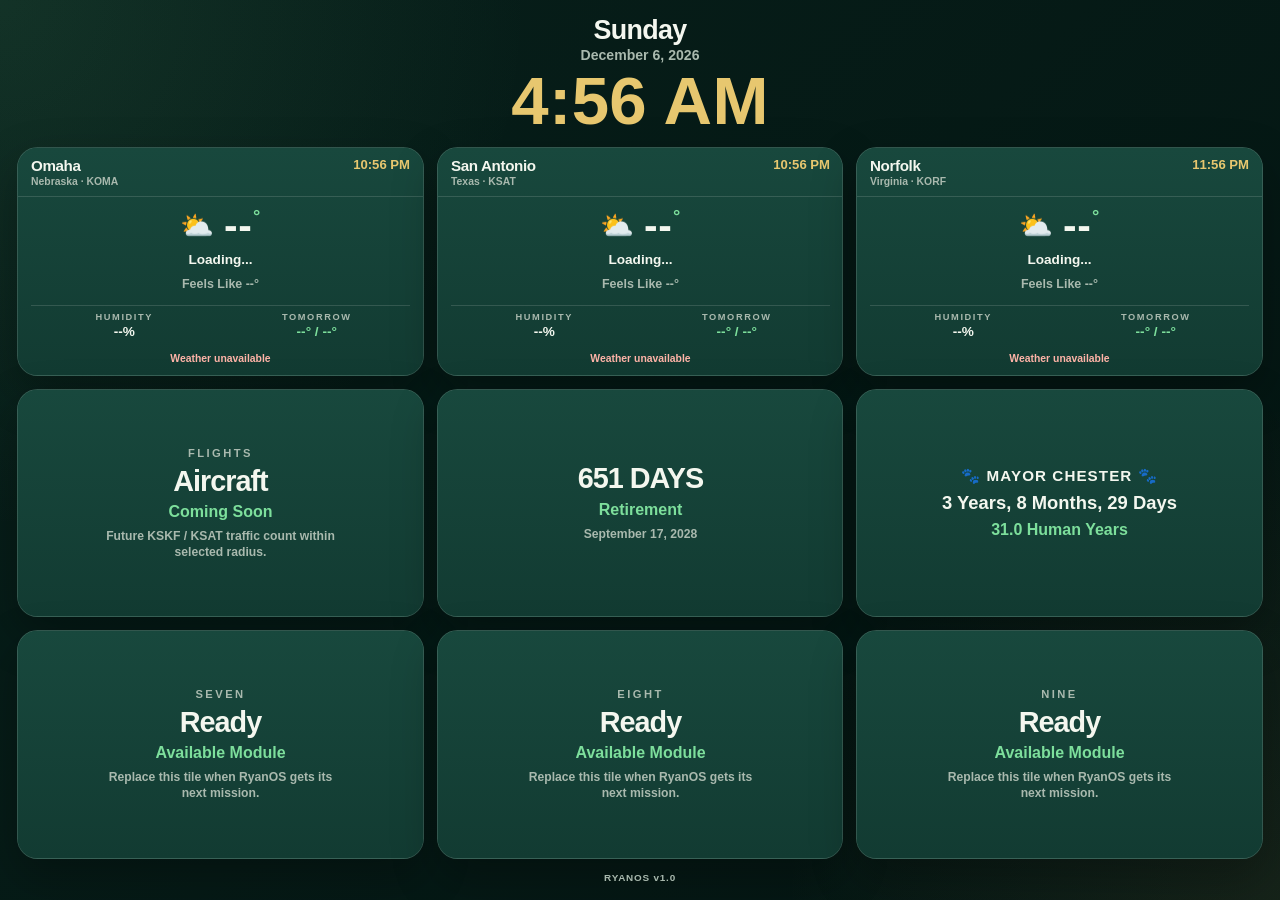
==== commit fd1b2488: "Version1 Version1" ====
--- a/index.html
+++ b/index.html
@@ -8,84 +8,66 @@
 </head>
 <body>
   <main class="dashboard-shell">
-    <header class="ryanos-header">
+    <header class="ryanos-header" aria-label="RyanOS clock">
       <div class="day" id="mainDay">Loading</div>
       <div class="date" id="mainDate">Loading date</div>
       <div class="main-time" id="mainTime">--:--</div>
-      <div class="os-title">RYANOS</div>
     </header>
 
-    <!-- =========================================================
-         TILE LAYOUT — EASY EDIT ZONE
+    <section class="tile-grid-main" id="tileGrid" aria-label="RyanOS module grid"></section>
 
-         Each tile is one <section> block.
-
-         To REMOVE a tile:
-         - Delete the whole <section class="tile-slot">...</section> block.
-
-         To HIDE a tile without deleting it:
-         - Add hidden to the section, like:
-           <section class="tile-slot" hidden>
-
-         To REORDER tiles:
-         - Cut/paste the whole section block.
-
-         To CHANGE a tile's contents:
-         - Do NOT edit index.html.
-         - Open the file listed in src="..." and edit that file instead.
-    ========================================================== -->
-    <section class="tile-grid-main" id="tileGrid">
-
-      <!-- WEATHER A — edit this tile in: tiles/weather-a.html -->
-      <section class="tile-slot" data-tile="Weather A">
-        <iframe src="tiles/weather-a.html" title="Weather A"></iframe>
-      </section>
-
-      <!-- WEATHER B — edit this tile in: tiles/weather-b.html -->
-      <section class="tile-slot" data-tile="Weather B">
-        <iframe src="tiles/weather-b.html" title="Weather B"></iframe>
-      </section>
-
-      <!-- WEATHER C — edit this tile in: tiles/weather-c.html -->
-      <section class="tile-slot" data-tile="Weather C">
-        <iframe src="tiles/weather-c.html" title="Weather C"></iframe>
-      </section>
-
-      <!-- FLIGHTS — edit this tile in: tiles/flights.html -->
-      <section class="tile-slot" data-tile="Flights">
-        <iframe src="tiles/flights.html" title="Flights"></iframe>
-      </section>
-
-      <!-- RETIREMENT — edit this tile in: tiles/retirement.html -->
-      <section class="tile-slot" data-tile="Retirement">
-        <iframe src="tiles/retirement.html" title="Retirement"></iframe>
-      </section>
-
-      <!-- CHESTER — edit this tile in: tiles/chester.html -->
-      <section class="tile-slot" data-tile="Chester">
-        <iframe src="tiles/chester.html" title="Mayor Chester"></iframe>
-      </section>
-
-      <!-- TBD 1 — edit this tile in: tiles/tbd-1.html -->
-      <section class="tile-slot" data-tile="TBD 1">
-        <iframe src="tiles/tbd-1.html" title="TBD 1"></iframe>
-      </section>
-
-      <!-- TBD 2 — edit this tile in: tiles/tbd-2.html -->
-      <section class="tile-slot" data-tile="TBD 2">
-        <iframe src="tiles/tbd-2.html" title="TBD 2"></iframe>
-      </section>
-
-      <!-- TBD 3 — edit this tile in: tiles/tbd-3.html -->
-      <section class="tile-slot" data-tile="TBD 3">
-        <iframe src="tiles/tbd-3.html" title="TBD 3"></iframe>
-      </section>
-
-    </section>
-
-    <footer class="ryanos-footer">RYANOS v0.6 Modular</footer>
+    <footer class="ryanos-footer">RYANOS v1.0</footer>
   </main>
 
+  <script>
+    /* ==========================================================
+       RYANOS v1.0 CONFIGURATION
+
+       This is the main control panel.
+       Change true / false to show or hide modules.
+
+       Do not edit the dashboard grid below. It is built automatically.
+    ========================================================== */
+
+    window.RYANOS_VERSION = "1.0";
+
+    window.RYANOS_MODULES = {
+      "weather-a": true,
+      "weather-b": true,
+      "weather-c": true,
+
+      "flights": true,
+      "retirement": true,
+      "chester": true,
+
+      "seven": true,
+      "eight": true,
+      "nine": true
+    };
+
+    /* ==========================================================
+       TILE REGISTRY
+
+       These names are stable. If Weather A changes from Omaha to
+       Phoenix, keep the filename weather-a.html and edit only:
+
+       tiles/weather-a.html
+    ========================================================== */
+
+    window.RYANOS_TILES = [
+      { id: "weather-a", title: "Weather A", file: "tiles/weather-a.html" },
+      { id: "weather-b", title: "Weather B", file: "tiles/weather-b.html" },
+      { id: "weather-c", title: "Weather C", file: "tiles/weather-c.html" },
+
+      { id: "flights", title: "Flights", file: "tiles/flights.html" },
+      { id: "retirement", title: "Retirement", file: "tiles/retirement.html" },
+      { id: "chester", title: "Mayor Chester", file: "tiles/chester.html" },
+
+      { id: "seven", title: "Seven", file: "tiles/seven.html" },
+      { id: "eight", title: "Eight", file: "tiles/eight.html" },
+      { id: "nine", title: "Nine", file: "tiles/nine.html" }
+    ];
+  </script>
   <script src="scripts/dashboard.js"></script>
 </body>
 </html>
--- a/css/ryanos.css
+++ b/css/ryanos.css
@@ -22,7 +22,14 @@
   -moz-osx-font-smoothing: grayscale;
 }
 
-html, body { width: 100%; min-height: 100%; margin: 0; }
+/* ---------- Page Foundation ---------- */
+html,
+body {
+  width: 100%;
+  min-height: 100%;
+  margin: 0;
+}
+
 body {
   background:
     radial-gradient(circle at top left, rgba(125, 223, 156, 0.10), transparent 34%),
@@ -35,11 +42,11 @@
 /* ---------- Main Dashboard Frame ---------- */
 .dashboard-shell {
   width: 100vw;
-  min-height: 100dvh;
-  padding: clamp(12px, 1.6vw, 30px);
+  height: 100dvh;
+  padding: clamp(10px, 1.35vw, 26px);
   display: grid;
-  grid-template-rows: auto 1fr auto;
-  gap: clamp(10px, 1.2vw, 20px);
+  grid-template-rows: auto minmax(0, 1fr) auto;
+  gap: clamp(8px, 1vw, 18px);
   overflow: hidden;
 }
 
@@ -49,42 +56,32 @@
 }
 
 .day {
-  font-size: clamp(1.4rem, 2.4vw, 2.8rem);
+  font-size: clamp(1.25rem, 2.1vw, 2.6rem);
   font-weight: 850;
-  letter-spacing: -0.035em;
+  letter-spacing: -0.025em;
 }
 
 .date {
-  margin-top: 0.25rem;
-  font-size: clamp(0.9rem, 1.25vw, 1.5rem);
+  margin-top: 0.22rem;
+  font-size: clamp(0.85rem, 1.1vw, 1.35rem);
   font-weight: 750;
   color: var(--muted);
 }
 
 .main-time {
-  margin-top: 0.4rem;
-  font-size: clamp(3.2rem, 5.6vw, 6.2rem);
+  margin-top: 0.35rem;
+  font-size: clamp(3rem, 5.25vw, 5.9rem);
   font-weight: 900;
   color: var(--gold);
-  letter-spacing: -0.01em;
+  letter-spacing: 0.005em;
   font-variant-numeric: tabular-nums;
   font-kerning: normal;
-}
-
-.os-title {
-  margin-top: 0.4rem;
-  font-size: clamp(0.8rem, 1.1vw, 1.3rem);
-  font-weight: 850;
-  color: var(--accent);
-  letter-spacing: clamp(0.18em, 0.45vw, 0.35em);
-  text-transform: uppercase;
 }
 
 .tile-grid-main {
   min-height: 0;
   display: grid;
-  grid-template-columns: repeat(3, minmax(0, 1fr));
-  gap: clamp(10px, 1.25vw, 22px);
+  gap: clamp(8px, 1vw, 18px);
 }
 
 .tile-slot {
@@ -105,75 +102,111 @@
   background: transparent;
 }
 
-/* Automatic layout for 1-9 visible tile slots. Delete/hide tiles in index.html and this adapts. */
-.tile-grid-main.tile-count-1 { grid-template-columns: minmax(0, 1fr); }
-.tile-grid-main.tile-count-2 { grid-template-columns: repeat(2, minmax(0, 1fr)); }
-.tile-grid-main.tile-count-3 { grid-template-columns: repeat(3, minmax(0, 1fr)); }
-.tile-grid-main.tile-count-4 { grid-template-columns: repeat(2, minmax(0, 1fr)); }
+/* ---------- Automatic Dashboard Layouts ---------- */
+.tile-grid-main.tile-count-1 {
+  grid-template-columns: minmax(0, 1fr);
+  grid-template-rows: minmax(0, 1fr);
+}
+
+.tile-grid-main.tile-count-2 {
+  grid-template-columns: repeat(2, minmax(0, 1fr));
+  grid-template-rows: minmax(0, 1fr);
+}
+
+.tile-grid-main.tile-count-3 {
+  grid-template-columns: repeat(3, minmax(0, 1fr));
+  grid-template-rows: minmax(0, 1fr);
+}
+
+.tile-grid-main.tile-count-4 {
+  grid-template-columns: repeat(2, minmax(0, 1fr));
+  grid-template-rows: repeat(2, minmax(0, 1fr));
+}
+
 .tile-grid-main.tile-count-5,
-.tile-grid-main.tile-count-6,
+.tile-grid-main.tile-count-6 {
+  grid-template-columns: repeat(3, minmax(0, 1fr));
+  grid-template-rows: repeat(2, minmax(0, 1fr));
+}
+
 .tile-grid-main.tile-count-7,
 .tile-grid-main.tile-count-8,
-.tile-grid-main.tile-count-9 { grid-template-columns: repeat(3, minmax(0, 1fr)); }
+.tile-grid-main.tile-count-9 {
+  grid-template-columns: repeat(3, minmax(0, 1fr));
+  grid-template-rows: repeat(3, minmax(0, 1fr));
+}
 
 .ryanos-footer {
   min-height: 0;
-  font-size: clamp(0.68rem, 0.8vw, 0.95rem);
+  font-size: clamp(0.62rem, 0.75vw, 0.9rem);
   font-weight: 750;
   color: var(--muted);
   text-align: center;
-  letter-spacing: 0.03em;
-}
-
-/* ---------- Tile Page Base ---------- */
-.tile-page {
-  min-height: 100dvh;
-  overflow: hidden;
-  background: transparent;
+  letter-spacing: 0.08em;
+}
+
+/* ---------- Individual Tile Pages ---------- */
+body.tile-page {
+  width: 100vw;
+  height: 100dvh;
+  overflow: hidden;
+  background: linear-gradient(180deg, var(--tile-2), var(--tile));
 }
 
 .tile {
   width: 100%;
-  min-height: 100dvh;
+  height: 100dvh;
+  min-height: 0;
+  overflow: hidden;
   background: linear-gradient(180deg, var(--tile-2), var(--tile));
   color: var(--text);
-  overflow: hidden;
   display: flex;
   flex-direction: column;
   align-items: center;
   text-align: center;
 }
 
+.tile-page .tile {
+  border-radius: 0;
+}
+
 .tile-header {
   width: 100%;
-  padding: clamp(10px, 1vw, 18px) clamp(14px, 1.4vw, 26px);
+  padding: clamp(9px, 1vw, 18px) clamp(13px, 1.45vw, 26px);
   border-bottom: 1px solid var(--line);
   display: flex;
   justify-content: space-between;
   align-items: flex-start;
-  gap: 12px;
-}
-
-.location-block { min-width: 0; text-align: left; }
+  gap: 10px;
+}
+
+.location-block {
+  min-width: 0;
+  text-align: left;
+}
+
 .location-main {
-  font-size: clamp(1rem, 1.35vw, 1.8rem);
-  font-weight: 900;
-  letter-spacing: -0.03em;
+  font-size: clamp(0.95rem, 1.35vw, 1.75rem);
+  font-weight: 900;
+  color: var(--text);
+  letter-spacing: -0.025em;
   white-space: nowrap;
   overflow: hidden;
   text-overflow: ellipsis;
 }
+
 .location-sub {
   margin-top: 2px;
-  font-size: clamp(0.68rem, 0.8vw, 1.05rem);
+  font-size: clamp(0.65rem, 0.8vw, 1rem);
   font-weight: 700;
   color: var(--muted);
   white-space: nowrap;
   overflow: hidden;
   text-overflow: ellipsis;
 }
+
 .local-time {
-  font-size: clamp(0.8rem, 1vw, 1.3rem);
+  font-size: clamp(0.82rem, 1vw, 1.3rem);
   font-weight: 900;
   color: var(--gold);
   white-space: nowrap;
@@ -184,126 +217,170 @@
   width: 100%;
   flex: 1;
   min-height: 0;
-  padding: clamp(6px, 0.75vw, 14px) clamp(14px, 1.4vw, 26px);
+  padding: clamp(7px, 0.85vw, 16px) clamp(13px, 1.45vw, 26px);
   display: grid;
-  grid-template-rows: auto auto auto 1fr auto;
+  grid-template-rows: auto auto auto minmax(0, auto) auto;
   align-items: center;
   justify-items: center;
 }
+
 .main-weather {
   display: flex;
   justify-content: center;
   align-items: center;
   gap: clamp(10px, 1.1vw, 22px);
+  margin-bottom: clamp(2px, 0.35vw, 8px);
   min-width: 0;
 }
-.icon { font-size: clamp(1.8rem, 3.1vw, 4rem); line-height: 1; }
+
+.icon {
+  font-size: clamp(1.7rem, 3.5vw, 4.4rem);
+  line-height: 1;
+  flex: 0 0 auto;
+}
+
 .temp {
-  font-size: clamp(2.7rem, 4.8vw, 6.2rem);
+  font-size: clamp(2.55rem, 4.9vw, 6rem);
   font-weight: 900;
   letter-spacing: 0.015em;
   font-variant-numeric: tabular-nums;
   line-height: 0.85;
   white-space: nowrap;
 }
+
 .degree {
   font-size: 0.45em;
   color: var(--accent);
   vertical-align: top;
   margin-left: 0.03em;
 }
+
 .condition {
   max-width: 94%;
   font-size: clamp(0.85rem, 1.22vw, 1.55rem);
   font-weight: 900;
-  line-height: 1;
-}
+  color: var(--text);
+  line-height: 1.02;
+  margin-bottom: clamp(2px, 0.3vw, 6px);
+}
+
 .feels {
   font-size: clamp(0.78rem, 0.95vw, 1.2rem);
   font-weight: 750;
   color: var(--muted);
-}
+  margin-bottom: clamp(6px, 0.75vw, 13px);
+}
+
 .detail-area {
   width: 100%;
   display: grid;
   grid-template-columns: 1fr 1fr;
-  gap: clamp(6px, 0.8vw, 12px);
+  gap: clamp(6px, 0.85vw, 12px);
   border-top: 1px solid var(--line);
-  padding-top: clamp(6px, 0.6vw, 11px);
-}
+  padding-top: clamp(6px, 0.65vw, 12px);
+}
+
+.detail-box {
+  min-width: 0;
+  display: flex;
+  flex-direction: column;
+  align-items: center;
+  justify-content: center;
+}
+
 .detail-label {
-  font-size: clamp(0.58rem, 0.66vw, 0.86rem);
+  font-size: clamp(0.58rem, 0.68vw, 0.82rem);
   font-weight: 850;
-  letter-spacing: 0.16em;
+  letter-spacing: 0.17em;
   text-transform: uppercase;
   color: var(--muted);
-  margin-bottom: 0.25rem;
-}
+  margin-bottom: clamp(2px, 0.3vw, 5px);
+}
+
 .detail-value {
-  font-size: clamp(0.9rem, 1.1vw, 1.35rem);
+  font-size: clamp(0.85rem, 1.1vw, 1.38rem);
   font-weight: 900;
   color: var(--text);
   white-space: nowrap;
 }
+
 .tomorrow { color: var(--accent); }
-.error { color: var(--error); font-size: 0.78rem; font-weight: 700; }
-
-/* ---------- Simple Non-weather Tiles ---------- */
+
+.error {
+  margin-top: 6px;
+  color: var(--error);
+  font-size: clamp(0.65rem, 0.75vw, 0.9rem);
+  font-weight: 700;
+}
+
 .simple-tile {
   justify-content: center;
-  padding: clamp(18px, 2vw, 36px);
-  gap: clamp(10px, 1vw, 18px);
-}
+  padding: clamp(14px, 1.7vw, 34px);
+  gap: clamp(8px, 1vw, 16px);
+}
+
 .tile-label {
-  font-size: clamp(0.72rem, 0.85vw, 1.1rem);
+  font-size: clamp(0.7rem, 0.85vw, 1.05rem);
   font-weight: 900;
   letter-spacing: 0.22em;
   text-transform: uppercase;
   color: var(--muted);
 }
+
 .tile-hero {
-  font-size: clamp(1.8rem, 3vw, 3.7rem);
-  font-weight: 900;
-  color: var(--text);
-  letter-spacing: -0.025em;
-  line-height: 1.02;
+  font-size: clamp(1.8rem, 2.9vw, 3.6rem);
+  font-weight: 900;
+  color: var(--text);
+  letter-spacing: -0.035em;
+  line-height: 1;
   font-variant-numeric: tabular-nums;
 }
+
 .tile-status {
   font-size: clamp(1rem, 1.45vw, 1.8rem);
   font-weight: 900;
   color: var(--accent);
   line-height: 1.1;
 }
+
 .tile-note {
-  font-size: clamp(0.8rem, 0.95vw, 1.25rem);
+  font-size: clamp(0.76rem, 0.9vw, 1.15rem);
   font-weight: 700;
   color: var(--muted);
-  max-width: 34ch;
-  line-height: 1.35;
-}
+  max-width: 36ch;
+  line-height: 1.3;
+}
+
 .chester-title {
   font-size: clamp(0.95rem, 1.35vw, 1.7rem);
   font-weight: 900;
-  letter-spacing: 0.08em;
+  color: var(--text);
+  letter-spacing: 0.07em;
   line-height: 1.1;
 }
+
 .chester-age {
-  font-size: clamp(1.2rem, 1.8vw, 2.5rem);
+  font-size: clamp(1.15rem, 1.75vw, 2.35rem);
   font-weight: 900;
   color: var(--text);
   line-height: 1.1;
 }
+
 .chester-human-age {
-  font-size: clamp(1rem, 1.45vw, 1.8rem);
+  font-size: clamp(1rem, 1.45vw, 1.85rem);
   font-weight: 900;
   color: var(--accent);
   line-height: 1.1;
 }
 
-/* ---------- Responsive ---------- */
-@media (max-width: 900px) {
-  .dashboard-shell { overflow: auto; }
+/* ---------- Smaller Screens ---------- */
+@media (max-width: 1050px) {
+  .dashboard-shell {
+    height: auto;
+    min-height: 100dvh;
+    overflow: auto;
+  }
+
   .tile-grid-main,
   .tile-grid-main.tile-count-1,
   .tile-grid-main.tile-count-2,
@@ -313,6 +390,79 @@
   .tile-grid-main.tile-count-6,
   .tile-grid-main.tile-count-7,
   .tile-grid-main.tile-count-8,
-  .tile-grid-main.tile-count-9 { grid-template-columns: 1fr; }
-  .tile-slot { min-height: 280px; }
-}
+  .tile-grid-main.tile-count-9 {
+    grid-template-columns: repeat(2, minmax(0, 1fr));
+    grid-auto-rows: minmax(260px, 34vh);
+  }
+}
+
+@media (max-width: 680px) {
+  .dashboard-shell {
+    padding: 14px;
+    gap: 14px;
+  }
+
+  .tile-grid-main,
+  .tile-grid-main.tile-count-1,
+  .tile-grid-main.tile-count-2,
+  .tile-grid-main.tile-count-3,
+  .tile-grid-main.tile-count-4,
+  .tile-grid-main.tile-count-5,
+  .tile-grid-main.tile-count-6,
+  .tile-grid-main.tile-count-7,
+  .tile-grid-main.tile-count-8,
+  .tile-grid-main.tile-count-9 {
+    grid-template-columns: 1fr;
+    grid-auto-rows: minmax(280px, auto);
+  }
+}
+
+@media (max-height: 760px) and (min-width: 1000px) {
+  .dashboard-shell {
+    padding: 10px 18px;
+    gap: 8px;
+  }
+
+  .main-time {
+    font-size: clamp(2.5rem, 4.5vw, 4.8rem);
+    margin-top: 0.25rem;
+  }
+
+  .day { font-size: clamp(1.1rem, 1.9vw, 2rem); }
+  .date { font-size: clamp(0.75rem, 1vw, 1.1rem); }
+  .ryanos-footer { font-size: 0.65rem; }
+}
+
+/* ---------- Balanced large-screen layouts for non-3/6/9 counts ---------- */
+@media (min-width: 1051px) {
+  .tile-grid-main.tile-count-5 {
+    grid-template-columns: repeat(6, minmax(0, 1fr));
+    grid-template-rows: repeat(2, minmax(0, 1fr));
+  }
+  .tile-grid-main.tile-count-5 .tile-slot { grid-column: span 2; }
+  .tile-grid-main.tile-count-5 .tile-slot:nth-child(4),
+  .tile-grid-main.tile-count-5 .tile-slot:nth-child(5) { grid-column: span 3; }
+
+  .tile-grid-main.tile-count-7 {
+    grid-template-columns: repeat(6, minmax(0, 1fr));
+    grid-template-rows: repeat(3, minmax(0, 1fr));
+  }
+  .tile-grid-main.tile-count-7 .tile-slot { grid-column: span 2; }
+  .tile-grid-main.tile-count-7 .tile-slot:nth-child(7) { grid-column: 1 / -1; }
+
+  .tile-grid-main.tile-count-8 {
+    grid-template-columns: repeat(6, minmax(0, 1fr));
+    grid-template-rows: repeat(3, minmax(0, 1fr));
+  }
+  .tile-grid-main.tile-count-8 .tile-slot { grid-column: span 2; }
+  .tile-grid-main.tile-count-8 .tile-slot:nth-child(7),
+  .tile-grid-main.tile-count-8 .tile-slot:nth-child(8) { grid-column: span 3; }
+}
+
+.tile-slot > .tile {
+  height: 100%;
+}
+
+@media (max-width: 1050px) {
+  .tile-slot { grid-column: auto !important; }
+}
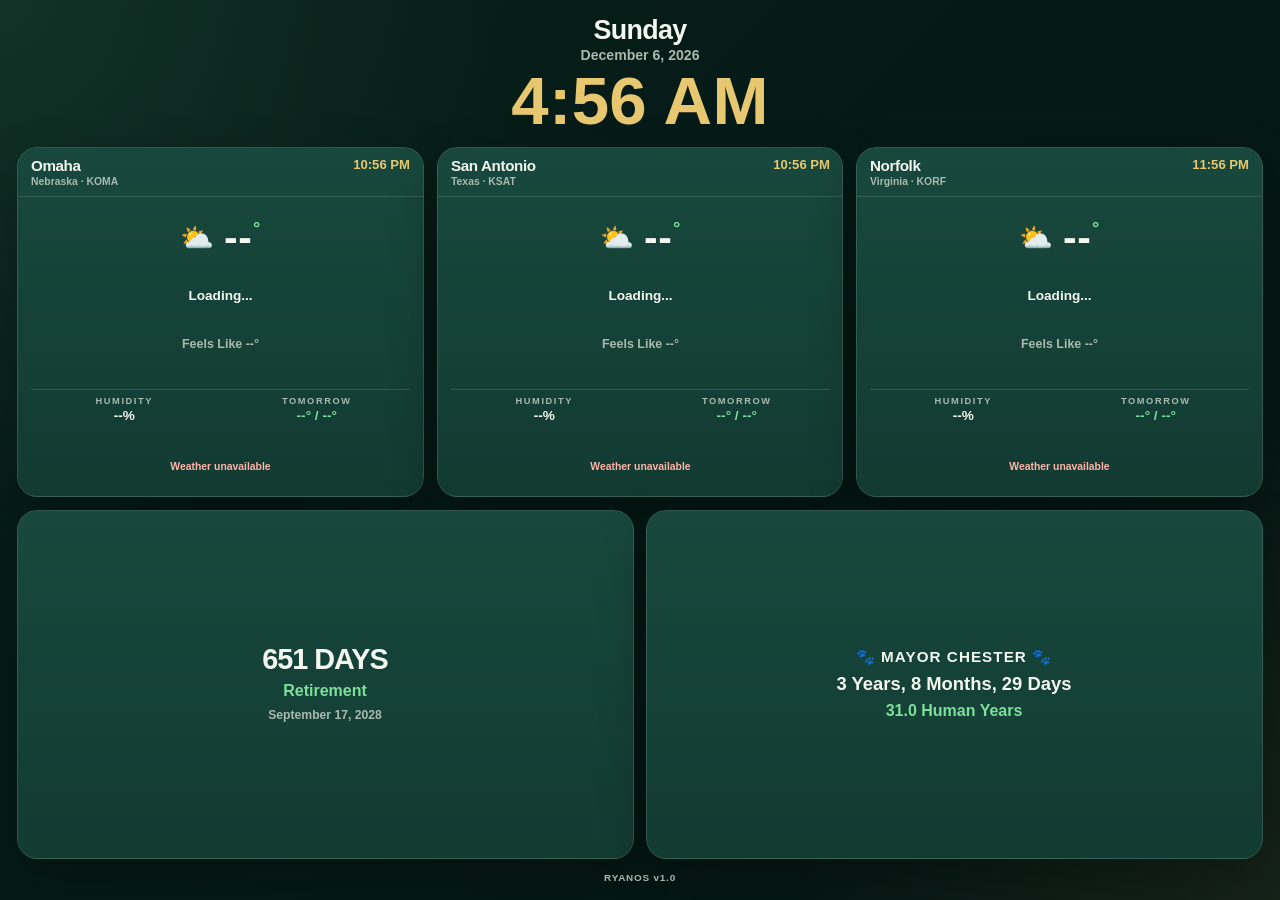
==== commit c4127cd8: "Update index.html" ====
--- a/index.html
+++ b/index.html
@@ -4,8 +4,7 @@
   <meta charset="UTF-8" />
   <meta name="viewport" content="width=device-width, initial-scale=1.0, viewport-fit=cover" />
   <title>RyanOS</title>
-  <link rel="stylesheet" href="css/ryanos.css" />
-</head>
+  <link rel="stylesheet" href="css/ryanos.css?v=1.0.1" />
 <body>
   <main class="dashboard-shell">
     <header class="ryanos-header" aria-label="RyanOS clock">
@@ -36,13 +35,13 @@
       "weather-b": true,
       "weather-c": true,
 
-      "flights": true,
+      "flights": false,
       "retirement": true,
       "chester": true,
 
-      "seven": true,
-      "eight": true,
-      "nine": true
+      "seven": false,
+      "eight": false,
+      "nine": false
     };
 
     /* ==========================================================
@@ -68,6 +67,6 @@
       { id: "nine", title: "Nine", file: "tiles/nine.html" }
     ];
   </script>
-  <script src="scripts/dashboard.js"></script>
+<script src="scripts/dashboard.js?v=1.0.2"></script>
 </body>
 </html>
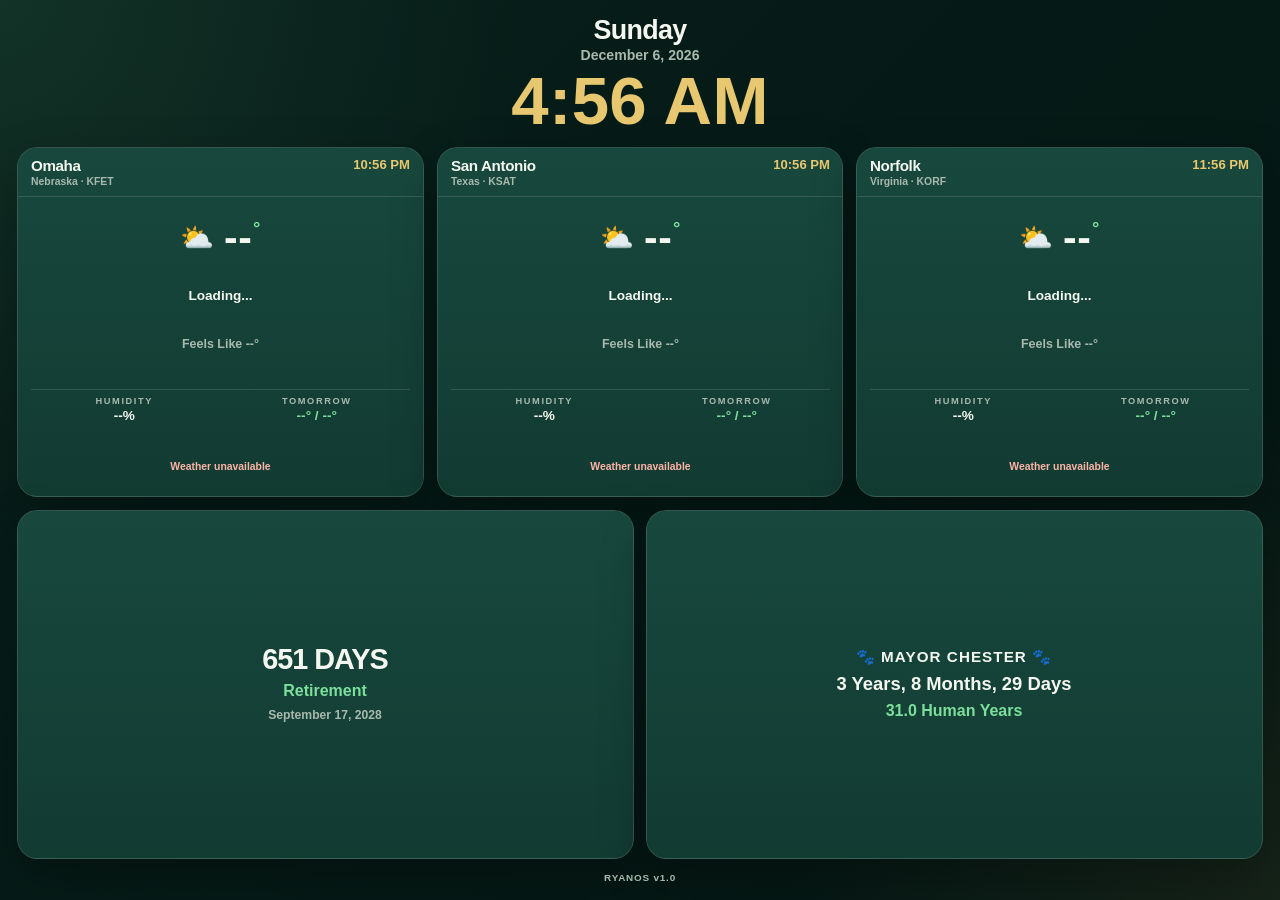
==== commit 45f84be0: "Update index.html" ====
--- a/index.html
+++ b/index.html
@@ -48,7 +48,7 @@
        TILE REGISTRY
 
        These names are stable. If Weather A changes from Omaha to
-       Phoenix, keep the filename weather-a.html and edit only:
+       Fremont, keep the filename weather-a.html and edit only:
 
        tiles/weather-a.html
     ========================================================== */
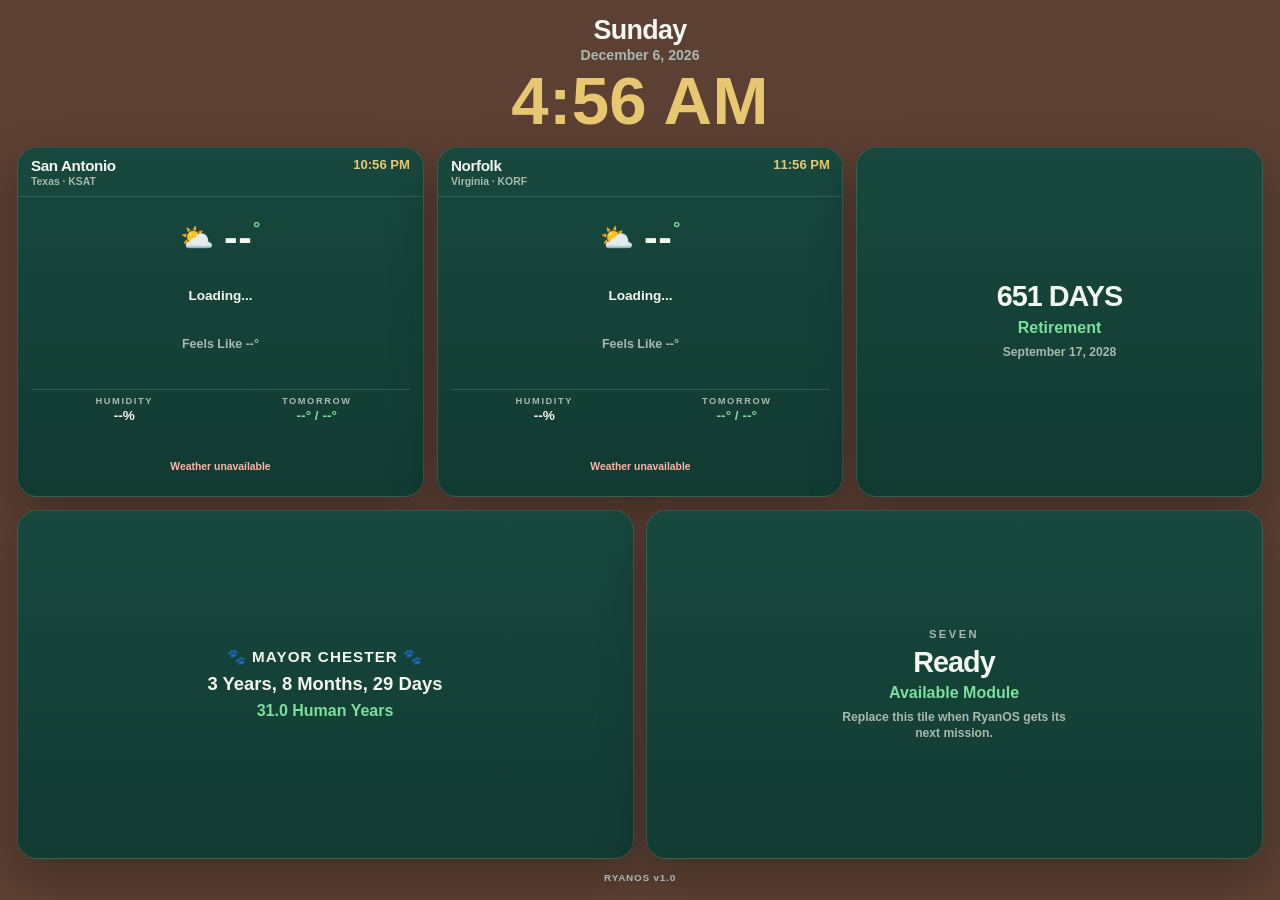
==== commit 265135fc: "Update index.html" ====
--- a/index.html
+++ b/index.html
@@ -31,7 +31,7 @@
     window.RYANOS_VERSION = "1.0";
 
     window.RYANOS_MODULES = {
-      "weather-a": true,
+      "weather-a": false,
       "weather-b": true,
       "weather-c": true,
 
@@ -39,7 +39,7 @@
       "retirement": true,
       "chester": true,
 
-      "seven": false,
+      "seven": true,
       "eight": false,
       "nine": false
     };
--- a/css/ryanos.css
+++ b/css/ryanos.css
@@ -31,10 +31,7 @@
 }
 
 body {
-  background:
-    radial-gradient(circle at top left, rgba(125, 223, 156, 0.10), transparent 34%),
-    radial-gradient(circle at bottom right, rgba(231, 199, 111, 0.08), transparent 32%),
-    linear-gradient(135deg, var(--bg), var(--bg-dark));
+  background-color: #5C4033;
   color: var(--text);
   font-family: -apple-system, BlinkMacSystemFont, "Segoe UI", sans-serif;
 }
